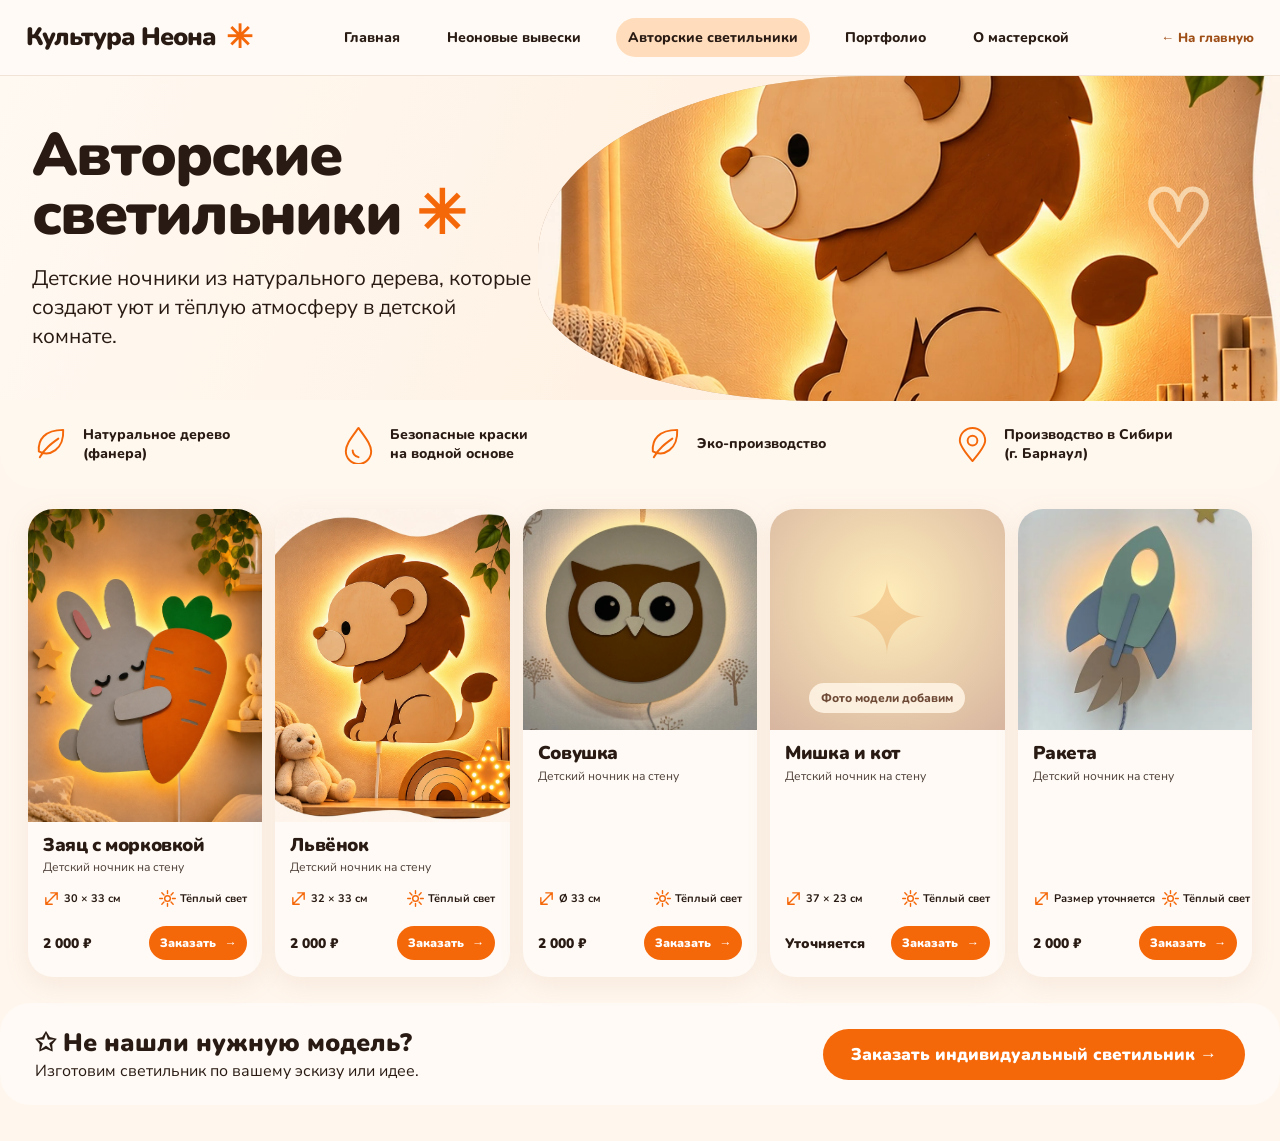
==== lamps.html @ 47aba984 "Match lion product card image edges and aspect ratio to rabbit card" ====
<!doctype html><html lang="ru"><head><meta charset="utf-8"><meta name="viewport" content="width=device-width,initial-scale=1"><title>Авторские светильники — Культура Неона</title><meta name="description" content="Авторские деревянные светильники и детские ночники мастерской Культура Неона. Сделано в Сибири, г. Барнаул."><style>
@import url('https://fonts.googleapis.com/css2?family=Nunito:wght@400;600;700;800;900&family=Nunito+Sans:wght@400;600;700;800&display=swap');
:root{--orange:#f5680a;--ink:#291b14;--muted:#66534a}*{box-sizing:border-box}body{margin:0;color:var(--ink);background:#fff6ed;font-family:'Nunito Sans',sans-serif}a{color:inherit;text-decoration:none}button{font:inherit;cursor:pointer}button:focus-visible,a:focus-visible{outline:3px solid #9a4c17;outline-offset:4px}
header{height:76px;background:#fffaf5;display:flex;align-items:center;justify-content:space-between;gap:24px;padding:0 max(26px,calc((100vw - 1390px)/2));border-bottom:1px solid #f1e3d5}.brand{font:900 25px/1 'Nunito',sans-serif;letter-spacing:-1px;display:flex;align-items:center;gap:10px}.rays{color:var(--orange);font-size:32px}nav{display:flex;gap:23px;align-items:center;font:800 14px 'Nunito',sans-serif}nav a{padding:10px 12px;border-radius:40px}nav .active{background:#ffddbc}.back{font:800 13px 'Nunito',sans-serif;color:#9e4e17}
.hero{max-width:1500px;margin:auto;min-height:300px;display:grid;grid-template-columns:42% 58%;align-items:center;background:linear-gradient(110deg,#fff9f2,#ffebd8);overflow:hidden}.hero-copy{padding:36px 0 36px max(32px,calc((100vw - 1390px)/2));z-index:1}.hero h1{font:900 clamp(37px,4.7vw,67px)/.98 'Nunito',sans-serif;letter-spacing:-2px;margin:0 0 20px}.hero p{font-size:clamp(15px,1.7vw,21px);line-height:1.38;margin:0;max-width:510px}.hero-visual{height:325px;position:relative;overflow:hidden;border-radius:45% 0 0 38%/55% 0 0 35%;background:radial-gradient(circle at 55% 45%,#ffe1a2,#c9a58d 70%)}.hero-visual:before{content:"";position:absolute;inset:0;background:url('lion-nursery.webp') center/cover no-repeat}.hero-visual:after{content:"♡";position:absolute;right:9%;top:28%;font:900 80px 'Nunito',sans-serif;color:#fff1d4a8}
.benefits{max-width:1450px;margin:-1px auto 12px;padding:25px 32px;display:grid;grid-template-columns:repeat(4,minmax(0,1fr));gap:12px;background:#fff8ef;border-radius:0 0 35px 35px}.benefit{display:flex;gap:12px;align-items:center;font:800 14px/1.35 'Nunito',sans-serif}.benefit svg{width:39px;height:39px;flex:none;stroke:var(--orange);stroke-width:2;fill:none;stroke-linecap:round;stroke-linejoin:round}
.catalog{max-width:1490px;margin:auto;padding:8px 28px 22px}.catalog-grid{display:grid;grid-template-columns:repeat(5,minmax(0,1fr));gap:13px}.product{background:#fffaf5;border-radius:25px;box-shadow:0 7px 24px #bd8c6820;overflow:hidden;display:flex;flex-direction:column;min-width:0}.product-image{aspect-ratio:1.06;background:radial-gradient(circle at 50% 40%,#ffedba,#d7b5a0);position:relative;overflow:hidden}.product-image img{width:100%;height:100%;object-fit:cover;display:block}.rabbit-image,.lion-image{aspect-ratio:1086/1448;background:#c89470}.rabbit-image img{object-fit:cover;object-position:center;transform:none}.product-image.placeholder{display:flex;align-items:center;justify-content:center}.product-image.placeholder:before{content:"✦";font-size:100px;color:#e9a45e66}.product-image.placeholder:after{content:"Фото модели добавим";position:absolute;bottom:17px;font:800 12px 'Nunito',sans-serif;color:#6d4936;background:#fff5e6dd;padding:7px 12px;border-radius:30px}.product-body{padding:13px 15px 17px;display:flex;flex-direction:column;flex:1}.product h2{font:900 clamp(16px,1.45vw,21px)/1.12 'Nunito',sans-serif;margin:0 0 4px;letter-spacing:-.4px}.subtitle{font-size:12px;color:#4e4039;margin:0 0 15px}.specs{display:flex;align-items:center;justify-content:space-between;gap:7px;white-space:nowrap;font:700 clamp(10px,.86vw,12px) 'Nunito',sans-serif;margin-top:auto}.spec{display:inline-flex;gap:4px;align-items:center}.spec svg{width:17px;height:17px;stroke:var(--orange);fill:none;stroke-width:2;stroke-linecap:round;stroke-linejoin:round;flex:none}.buy{display:grid;grid-template-columns:minmax(0,1fr) auto;align-items:center;gap:7px;margin-top:19px;min-width:0}.price{font:900 clamp(11px,1.08vw,17px) 'Nunito',sans-serif;white-space:nowrap;min-width:0}.order{border:0;border-radius:40px;background:var(--orange);color:white;font:900 clamp(11px,.95vw,14px) 'Nunito',sans-serif;padding:9px 11px;white-space:nowrap;min-width:0}.order:hover,.cta button:hover{background:#df4f00}.order span{padding-left:5px}
.cta{max-width:1434px;margin:4px auto 36px;padding:23px 35px;display:flex;align-items:center;justify-content:space-between;gap:25px;background:#fffaf5;border-radius:30px}.cta strong{font:900 25px 'Nunito',sans-serif}.cta p{margin:0;font-size:16px}.cta button{background:var(--orange);border:0;border-radius:40px;color:white;font:900 17px 'Nunito',sans-serif;padding:14px 28px}
dialog{border:0;border-radius:24px;max-width:min(94vw,490px);width:100%;padding:28px;background:#fff9f1;box-shadow:0 22px 80px #35201555}dialog::backdrop{background:#2b1a17a8}dialog h2{font:900 25px 'Nunito',sans-serif;margin:0 0 12px}dialog p{line-height:1.5}dialog label{display:block;font-weight:800;margin:14px 0 6px}dialog input,dialog textarea{width:100%;border:1px solid #d9bda6;border-radius:12px;padding:11px;font:inherit;background:white}dialog textarea{min-height:80px}dialog .actions{display:flex;gap:10px;flex-wrap:wrap;margin-top:20px}dialog button{border:0;border-radius:30px;padding:11px 17px;background:var(--orange);color:white;font-weight:800}dialog .close{background:#e8d7c8;color:#37251a}#status{font-size:13px;color:#70503e}
@media(max-width:1180px){.catalog-grid{grid-template-columns:repeat(3,minmax(0,1fr))}.specs{font-size:12px}.price{font-size:18px}.order{font-size:14px}nav{gap:6px}}@media(max-width:800px){header{padding:14px 20px;height:auto;flex-wrap:wrap}.brand{font-size:22px}nav{order:3;width:100%;overflow:auto}.hero{grid-template-columns:1fr}.hero-copy{padding:35px 22px}.hero-visual{height:260px;border-radius:35px 35px 0 0}.benefits{grid-template-columns:repeat(2,minmax(0,1fr));padding:20px}.catalog-grid{grid-template-columns:repeat(2,minmax(0,1fr))}.cta{margin:8px 18px 26px;flex-direction:column;align-items:flex-start}}@media(max-width:480px){.catalog{padding:8px 12px 20px}.catalog-grid{gap:10px}.product-body{padding:11px 10px 13px}.product h2{font-size:15px}.subtitle{font-size:11px}.specs{flex-direction:column;align-items:flex-start;gap:4px;font-size:11px}.buy{grid-template-columns:1fr;gap:8px;margin-top:12px}.price{font-size:16px}.order{font-size:13px;width:100%}.benefit{font-size:12px}.benefit svg{width:30px;height:30px}.hero h1{font-size:43px}.cta strong{font-size:22px}}
</style></head><body>
<header><a class="brand" href="index.html">Культура Неона <span class="rays">✳</span></a><nav aria-label="Навигация"><a href="index.html">Главная</a><a href="index.html#custom-neon">Неоновые вывески</a><a class="active" href="lamps.html" aria-current="page">Авторские светильники</a><a href="index.html#portfolio">Портфолио</a><a href="index.html#about">О мастерской</a></nav><a class="back" href="index.html">← На главную</a></header>
<main><section class="hero"><div class="hero-copy"><h1>Авторские<br>светильники <span style="color:var(--orange)">✳</span></h1><p>Детские ночники из натурального дерева, которые создают уют и тёплую атмосферу в детской комнате.</p></div><div class="hero-visual" role="img" aria-label="Деревянный светильник львёнок в уютной детской"></div></section>
<section class="benefits" aria-label="Преимущества"><div class="benefit"><svg viewBox="0 0 40 40"><path d="M32 5C13 5 6 15 7 27C18 33 33 25 32 5Z M8 33C13 24 20 19 27 14"/></svg><span>Натуральное дерево<br>(фанера)</span></div><div class="benefit"><svg viewBox="0 0 40 40"><path d="M20 3C12 14 7 20 7 27A13 13 0 0 0 33 27C33 20 27 13 20 3Z M14 26C14 30 16 32 20 33"/></svg><span>Безопасные краски<br>на водной основе</span></div><div class="benefit"><svg viewBox="0 0 40 40"><path d="M32 5C13 5 6 15 7 27C18 33 33 25 32 5Z M8 33C13 24 20 19 27 14"/></svg><span>Эко-производство</span></div><div class="benefit"><svg viewBox="0 0 40 40"><path d="M20 37S7 22 7 16a13 13 0 0 1 26 0c0 6-13 21-13 21Z"/><circle cx="20" cy="16" r="5"/></svg><span>Производство в Сибири<br>(г. Барнаул)</span></div></section>
<section class="catalog" aria-label="Каталог светильников"><div class="catalog-grid">
<article class="product"><div class="product-image rabbit-image"><img src="rabbit-carrot-catalog.webp" alt="Настоящий светильник Заяц с морковкой" loading="lazy"></div><div class="product-body"><h2>Заяц с морковкой</h2><p class="subtitle">Детский ночник на стену</p><div class="specs"><span class="spec"><svg viewBox="0 0 24 24"><path d="M4 20L20 4M11 4h9v9M4 11v9h9"/></svg>30 × 33 см</span><span class="spec"><svg viewBox="0 0 24 24"><circle cx="12" cy="12" r="4"/><path d="M12 1v4M12 19v4M1 12h4M19 12h4M4 4l3 3M17 17l3 3M20 4l-3 3M7 17l-3 3"/></svg>Тёплый свет</span></div><div class="buy"><span class="price">2 000 ₽</span><button class="order" data-product="Заяц с морковкой">Заказать <span>→</span></button></div></div></article>
<article class="product"><div class="product-image lion-image"><img src="lion-nursery.webp" alt="Светильник Львёнок в детской" loading="lazy"></div><div class="product-body"><h2>Львёнок</h2><p class="subtitle">Детский ночник на стену</p><div class="specs"><span class="spec"><svg viewBox="0 0 24 24"><path d="M4 20L20 4M11 4h9v9M4 11v9h9"/></svg>32 × 33 см</span><span class="spec"><svg viewBox="0 0 24 24"><circle cx="12" cy="12" r="4"/><path d="M12 1v4M12 19v4M1 12h4M19 12h4M4 4l3 3M17 17l3 3M20 4l-3 3M7 17l-3 3"/></svg>Тёплый свет</span></div><div class="buy"><span class="price">2 000 ₽</span><button class="order" data-product="Львёнок">Заказать <span>→</span></button></div></div></article>
<article class="product"><div class="product-image"><img src="owl-real-card.webp" alt="Деревянный светильник Совушка" loading="lazy"></div><div class="product-body"><h2>Совушка</h2><p class="subtitle">Детский ночник на стену</p><div class="specs"><span class="spec"><svg viewBox="0 0 24 24"><path d="M4 20L20 4M11 4h9v9M4 11v9h9"/></svg>Ø 33 см</span><span class="spec"><svg viewBox="0 0 24 24"><circle cx="12" cy="12" r="4"/><path d="M12 1v4M12 19v4M1 12h4M19 12h4M4 4l3 3M17 17l3 3M20 4l-3 3M7 17l-3 3"/></svg>Тёплый свет</span></div><div class="buy"><span class="price">2 000 ₽</span><button class="order" data-product="Совушка">Заказать <span>→</span></button></div></div></article>
<article class="product"><div class="product-image placeholder"></div><div class="product-body"><h2>Мишка и кот</h2><p class="subtitle">Детский ночник на стену</p><div class="specs"><span class="spec"><svg viewBox="0 0 24 24"><path d="M4 20L20 4M11 4h9v9M4 11v9h9"/></svg>37 × 23 см</span><span class="spec"><svg viewBox="0 0 24 24"><circle cx="12" cy="12" r="4"/><path d="M12 1v4M12 19v4M1 12h4M19 12h4M4 4l3 3M17 17l3 3M20 4l-3 3M7 17l-3 3"/></svg>Тёплый свет</span></div><div class="buy"><span class="price">Уточняется</span><button class="order" data-product="Мишка и кот">Заказать <span>→</span></button></div></div></article>
<article class="product"><div class="product-image"><img src="rocket-lamp.webp" alt="Настоящий светильник Ракета" loading="lazy"></div><div class="product-body"><h2>Ракета</h2><p class="subtitle">Детский ночник на стену</p><div class="specs"><span class="spec"><svg viewBox="0 0 24 24"><path d="M4 20L20 4M11 4h9v9M4 11v9h9"/></svg>Размер уточняется</span><span class="spec"><svg viewBox="0 0 24 24"><circle cx="12" cy="12" r="4"/><path d="M12 1v4M12 19v4M1 12h4M19 12h4M4 4l3 3M17 17l3 3M20 4l-3 3M7 17l-3 3"/></svg>Тёплый свет</span></div><div class="buy"><span class="price">2 000 ₽</span><button class="order" data-product="Ракета">Заказать <span>→</span></button></div></div></article>
</div></section><section class="cta"><div><strong>✩ Не нашли нужную модель?</strong><p>Изготовим светильник по вашему эскизу или идее.</p></div><button id="custom">Заказать индивидуальный светильник →</button></section></main>
<dialog id="order-dialog" aria-labelledby="dialog-title"><h2 id="dialog-title">Заявка на светильник</h2><p>Оставь пожелания — мы подготовим текст заявки, который можно скопировать и отправить мастерской.</p><label for="model">Модель</label><input id="model" readonly><label for="details">Пожелания</label><textarea id="details" placeholder="Количество, цвет, особенности..."></textarea><label for="contact">Контакт для ответа (необязательно)</label><input id="contact" placeholder="Телефон или мессенджер"><div class="actions"><button id="copy">Скопировать заявку</button><button class="close" id="close">Закрыть</button></div><p id="status" role="status"></p></dialog>
<script>const dialog=document.getElementById('order-dialog'),model=document.getElementById('model'),status=document.getElementById('status');document.querySelectorAll('[data-product]').forEach(b=>b.addEventListener('click',()=>{model.value=b.dataset.product;status.textContent='';dialog.showModal()}));document.getElementById('custom').addEventListener('click',()=>{model.value='Индивидуальный светильник';status.textContent='';dialog.showModal()});document.getElementById('close').addEventListener('click',()=>dialog.close());dialog.addEventListener('click',e=>{if(e.target===dialog)dialog.close()});document.getElementById('copy').addEventListener('click',async()=>{const msg='Здравствуйте! Хочу заказать светильник «'+model.value+'».\nПожелания: '+(document.getElementById('details').value||'обсудим')+'\nКонтакт: '+(document.getElementById('contact').value||'не указан');try{await navigator.clipboard.writeText(msg);status.textContent='Заявка скопирована. Отправьте её мастерской удобным способом.'}catch(e){status.textContent='Не удалось скопировать автоматически. Выделите текст и скопируйте вручную.'}});</script></body></html>
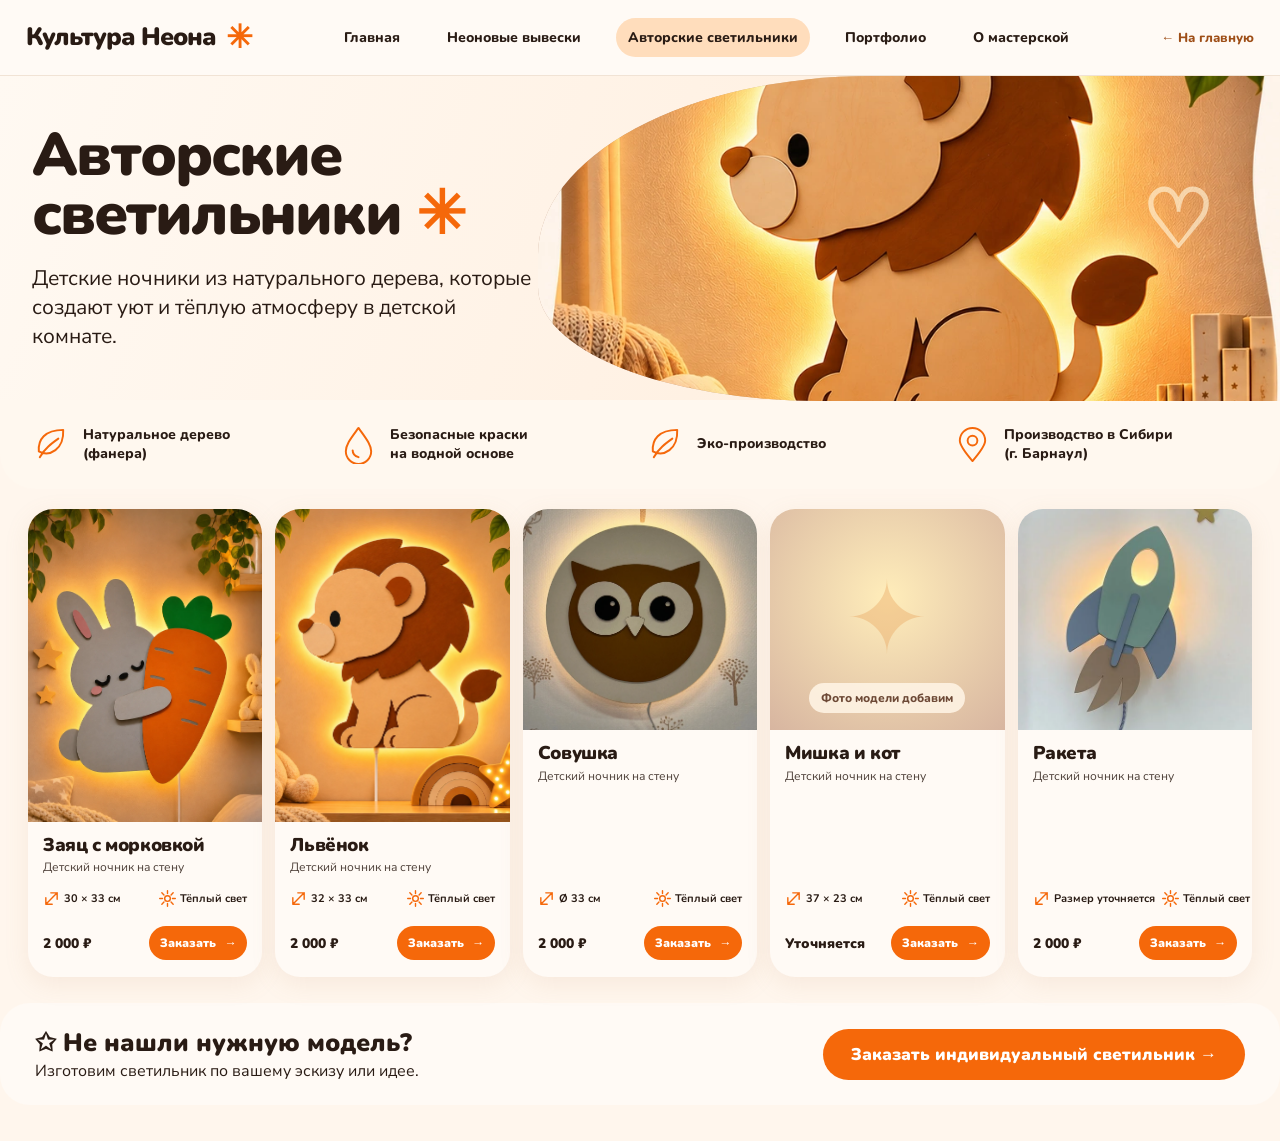
==== commit 6a69f4cc: "Use newly uploaded straight-edged lion catalog photo" ====
--- a/lamps.html
+++ b/lamps.html
@@ -14,7 +14,7 @@
 <section class="benefits" aria-label="Преимущества"><div class="benefit"><svg viewBox="0 0 40 40"><path d="M32 5C13 5 6 15 7 27C18 33 33 25 32 5Z M8 33C13 24 20 19 27 14"/></svg><span>Натуральное дерево<br>(фанера)</span></div><div class="benefit"><svg viewBox="0 0 40 40"><path d="M20 3C12 14 7 20 7 27A13 13 0 0 0 33 27C33 20 27 13 20 3Z M14 26C14 30 16 32 20 33"/></svg><span>Безопасные краски<br>на водной основе</span></div><div class="benefit"><svg viewBox="0 0 40 40"><path d="M32 5C13 5 6 15 7 27C18 33 33 25 32 5Z M8 33C13 24 20 19 27 14"/></svg><span>Эко-производство</span></div><div class="benefit"><svg viewBox="0 0 40 40"><path d="M20 37S7 22 7 16a13 13 0 0 1 26 0c0 6-13 21-13 21Z"/><circle cx="20" cy="16" r="5"/></svg><span>Производство в Сибири<br>(г. Барнаул)</span></div></section>
 <section class="catalog" aria-label="Каталог светильников"><div class="catalog-grid">
 <article class="product"><div class="product-image rabbit-image"><img src="rabbit-carrot-catalog.webp" alt="Настоящий светильник Заяц с морковкой" loading="lazy"></div><div class="product-body"><h2>Заяц с морковкой</h2><p class="subtitle">Детский ночник на стену</p><div class="specs"><span class="spec"><svg viewBox="0 0 24 24"><path d="M4 20L20 4M11 4h9v9M4 11v9h9"/></svg>30 × 33 см</span><span class="spec"><svg viewBox="0 0 24 24"><circle cx="12" cy="12" r="4"/><path d="M12 1v4M12 19v4M1 12h4M19 12h4M4 4l3 3M17 17l3 3M20 4l-3 3M7 17l-3 3"/></svg>Тёплый свет</span></div><div class="buy"><span class="price">2 000 ₽</span><button class="order" data-product="Заяц с морковкой">Заказать <span>→</span></button></div></div></article>
-<article class="product"><div class="product-image lion-image"><img src="lion-nursery.webp" alt="Светильник Львёнок в детской" loading="lazy"></div><div class="product-body"><h2>Львёнок</h2><p class="subtitle">Детский ночник на стену</p><div class="specs"><span class="spec"><svg viewBox="0 0 24 24"><path d="M4 20L20 4M11 4h9v9M4 11v9h9"/></svg>32 × 33 см</span><span class="spec"><svg viewBox="0 0 24 24"><circle cx="12" cy="12" r="4"/><path d="M12 1v4M12 19v4M1 12h4M19 12h4M4 4l3 3M17 17l3 3M20 4l-3 3M7 17l-3 3"/></svg>Тёплый свет</span></div><div class="buy"><span class="price">2 000 ₽</span><button class="order" data-product="Львёнок">Заказать <span>→</span></button></div></div></article>
+<article class="product"><div class="product-image lion-image"><img src="lion-catalog-new.webp" alt="Светильник Львёнок в детской" loading="lazy"></div><div class="product-body"><h2>Львёнок</h2><p class="subtitle">Детский ночник на стену</p><div class="specs"><span class="spec"><svg viewBox="0 0 24 24"><path d="M4 20L20 4M11 4h9v9M4 11v9h9"/></svg>32 × 33 см</span><span class="spec"><svg viewBox="0 0 24 24"><circle cx="12" cy="12" r="4"/><path d="M12 1v4M12 19v4M1 12h4M19 12h4M4 4l3 3M17 17l3 3M20 4l-3 3M7 17l-3 3"/></svg>Тёплый свет</span></div><div class="buy"><span class="price">2 000 ₽</span><button class="order" data-product="Львёнок">Заказать <span>→</span></button></div></div></article>
 <article class="product"><div class="product-image"><img src="owl-real-card.webp" alt="Деревянный светильник Совушка" loading="lazy"></div><div class="product-body"><h2>Совушка</h2><p class="subtitle">Детский ночник на стену</p><div class="specs"><span class="spec"><svg viewBox="0 0 24 24"><path d="M4 20L20 4M11 4h9v9M4 11v9h9"/></svg>Ø 33 см</span><span class="spec"><svg viewBox="0 0 24 24"><circle cx="12" cy="12" r="4"/><path d="M12 1v4M12 19v4M1 12h4M19 12h4M4 4l3 3M17 17l3 3M20 4l-3 3M7 17l-3 3"/></svg>Тёплый свет</span></div><div class="buy"><span class="price">2 000 ₽</span><button class="order" data-product="Совушка">Заказать <span>→</span></button></div></div></article>
 <article class="product"><div class="product-image placeholder"></div><div class="product-body"><h2>Мишка и кот</h2><p class="subtitle">Детский ночник на стену</p><div class="specs"><span class="spec"><svg viewBox="0 0 24 24"><path d="M4 20L20 4M11 4h9v9M4 11v9h9"/></svg>37 × 23 см</span><span class="spec"><svg viewBox="0 0 24 24"><circle cx="12" cy="12" r="4"/><path d="M12 1v4M12 19v4M1 12h4M19 12h4M4 4l3 3M17 17l3 3M20 4l-3 3M7 17l-3 3"/></svg>Тёплый свет</span></div><div class="buy"><span class="price">Уточняется</span><button class="order" data-product="Мишка и кот">Заказать <span>→</span></button></div></div></article>
 <article class="product"><div class="product-image"><img src="rocket-lamp.webp" alt="Настоящий светильник Ракета" loading="lazy"></div><div class="product-body"><h2>Ракета</h2><p class="subtitle">Детский ночник на стену</p><div class="specs"><span class="spec"><svg viewBox="0 0 24 24"><path d="M4 20L20 4M11 4h9v9M4 11v9h9"/></svg>Размер уточняется</span><span class="spec"><svg viewBox="0 0 24 24"><circle cx="12" cy="12" r="4"/><path d="M12 1v4M12 19v4M1 12h4M19 12h4M4 4l3 3M17 17l3 3M20 4l-3 3M7 17l-3 3"/></svg>Тёплый свет</span></div><div class="buy"><span class="price">2 000 ₽</span><button class="order" data-product="Ракета">Заказать <span>→</span></button></div></div></article>
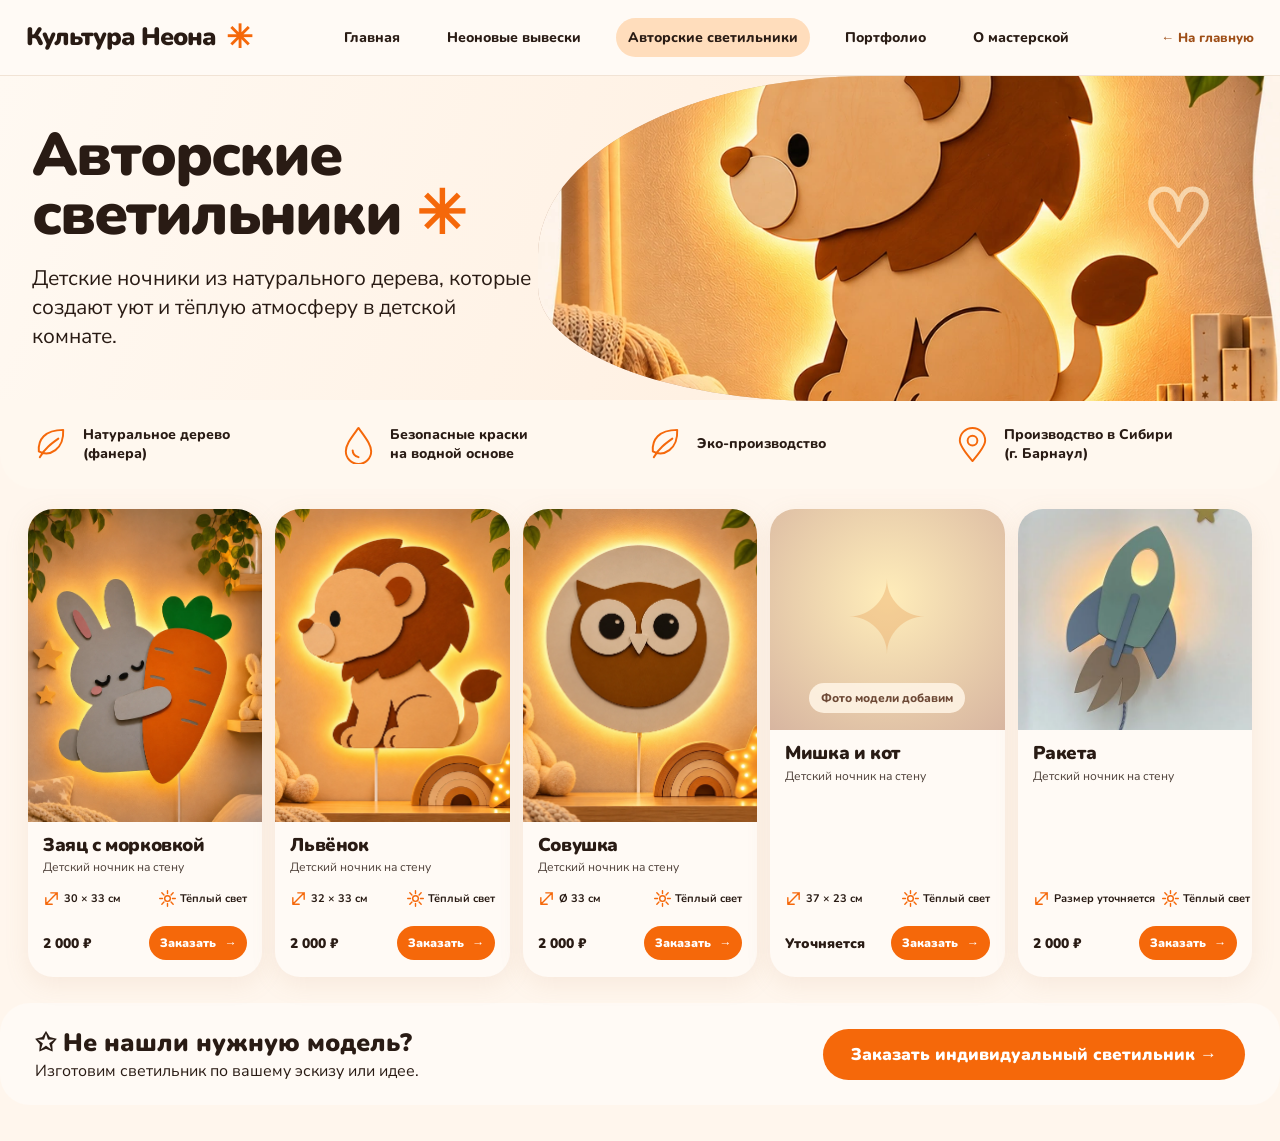
==== commit bccf078e: "Use approved owl catalog photo and align card dimensions" ====
--- a/lamps.html
+++ b/lamps.html
@@ -4,7 +4,7 @@
 header{height:76px;background:#fffaf5;display:flex;align-items:center;justify-content:space-between;gap:24px;padding:0 max(26px,calc((100vw - 1390px)/2));border-bottom:1px solid #f1e3d5}.brand{font:900 25px/1 'Nunito',sans-serif;letter-spacing:-1px;display:flex;align-items:center;gap:10px}.rays{color:var(--orange);font-size:32px}nav{display:flex;gap:23px;align-items:center;font:800 14px 'Nunito',sans-serif}nav a{padding:10px 12px;border-radius:40px}nav .active{background:#ffddbc}.back{font:800 13px 'Nunito',sans-serif;color:#9e4e17}
 .hero{max-width:1500px;margin:auto;min-height:300px;display:grid;grid-template-columns:42% 58%;align-items:center;background:linear-gradient(110deg,#fff9f2,#ffebd8);overflow:hidden}.hero-copy{padding:36px 0 36px max(32px,calc((100vw - 1390px)/2));z-index:1}.hero h1{font:900 clamp(37px,4.7vw,67px)/.98 'Nunito',sans-serif;letter-spacing:-2px;margin:0 0 20px}.hero p{font-size:clamp(15px,1.7vw,21px);line-height:1.38;margin:0;max-width:510px}.hero-visual{height:325px;position:relative;overflow:hidden;border-radius:45% 0 0 38%/55% 0 0 35%;background:radial-gradient(circle at 55% 45%,#ffe1a2,#c9a58d 70%)}.hero-visual:before{content:"";position:absolute;inset:0;background:url('lion-nursery.webp') center/cover no-repeat}.hero-visual:after{content:"♡";position:absolute;right:9%;top:28%;font:900 80px 'Nunito',sans-serif;color:#fff1d4a8}
 .benefits{max-width:1450px;margin:-1px auto 12px;padding:25px 32px;display:grid;grid-template-columns:repeat(4,minmax(0,1fr));gap:12px;background:#fff8ef;border-radius:0 0 35px 35px}.benefit{display:flex;gap:12px;align-items:center;font:800 14px/1.35 'Nunito',sans-serif}.benefit svg{width:39px;height:39px;flex:none;stroke:var(--orange);stroke-width:2;fill:none;stroke-linecap:round;stroke-linejoin:round}
-.catalog{max-width:1490px;margin:auto;padding:8px 28px 22px}.catalog-grid{display:grid;grid-template-columns:repeat(5,minmax(0,1fr));gap:13px}.product{background:#fffaf5;border-radius:25px;box-shadow:0 7px 24px #bd8c6820;overflow:hidden;display:flex;flex-direction:column;min-width:0}.product-image{aspect-ratio:1.06;background:radial-gradient(circle at 50% 40%,#ffedba,#d7b5a0);position:relative;overflow:hidden}.product-image img{width:100%;height:100%;object-fit:cover;display:block}.rabbit-image,.lion-image{aspect-ratio:1086/1448;background:#c89470}.rabbit-image img{object-fit:cover;object-position:center;transform:none}.product-image.placeholder{display:flex;align-items:center;justify-content:center}.product-image.placeholder:before{content:"✦";font-size:100px;color:#e9a45e66}.product-image.placeholder:after{content:"Фото модели добавим";position:absolute;bottom:17px;font:800 12px 'Nunito',sans-serif;color:#6d4936;background:#fff5e6dd;padding:7px 12px;border-radius:30px}.product-body{padding:13px 15px 17px;display:flex;flex-direction:column;flex:1}.product h2{font:900 clamp(16px,1.45vw,21px)/1.12 'Nunito',sans-serif;margin:0 0 4px;letter-spacing:-.4px}.subtitle{font-size:12px;color:#4e4039;margin:0 0 15px}.specs{display:flex;align-items:center;justify-content:space-between;gap:7px;white-space:nowrap;font:700 clamp(10px,.86vw,12px) 'Nunito',sans-serif;margin-top:auto}.spec{display:inline-flex;gap:4px;align-items:center}.spec svg{width:17px;height:17px;stroke:var(--orange);fill:none;stroke-width:2;stroke-linecap:round;stroke-linejoin:round;flex:none}.buy{display:grid;grid-template-columns:minmax(0,1fr) auto;align-items:center;gap:7px;margin-top:19px;min-width:0}.price{font:900 clamp(11px,1.08vw,17px) 'Nunito',sans-serif;white-space:nowrap;min-width:0}.order{border:0;border-radius:40px;background:var(--orange);color:white;font:900 clamp(11px,.95vw,14px) 'Nunito',sans-serif;padding:9px 11px;white-space:nowrap;min-width:0}.order:hover,.cta button:hover{background:#df4f00}.order span{padding-left:5px}
+.catalog{max-width:1490px;margin:auto;padding:8px 28px 22px}.catalog-grid{display:grid;grid-template-columns:repeat(5,minmax(0,1fr));gap:13px}.product{background:#fffaf5;border-radius:25px;box-shadow:0 7px 24px #bd8c6820;overflow:hidden;display:flex;flex-direction:column;min-width:0}.product-image{aspect-ratio:1.06;background:radial-gradient(circle at 50% 40%,#ffedba,#d7b5a0);position:relative;overflow:hidden}.product-image img{width:100%;height:100%;object-fit:cover;display:block}.rabbit-image,.lion-image,.owl-image{aspect-ratio:1086/1448;background:#c89470}.rabbit-image img{object-fit:cover;object-position:center;transform:none}.product-image.placeholder{display:flex;align-items:center;justify-content:center}.product-image.placeholder:before{content:"✦";font-size:100px;color:#e9a45e66}.product-image.placeholder:after{content:"Фото модели добавим";position:absolute;bottom:17px;font:800 12px 'Nunito',sans-serif;color:#6d4936;background:#fff5e6dd;padding:7px 12px;border-radius:30px}.product-body{padding:13px 15px 17px;display:flex;flex-direction:column;flex:1}.product h2{font:900 clamp(16px,1.45vw,21px)/1.12 'Nunito',sans-serif;margin:0 0 4px;letter-spacing:-.4px}.subtitle{font-size:12px;color:#4e4039;margin:0 0 15px}.specs{display:flex;align-items:center;justify-content:space-between;gap:7px;white-space:nowrap;font:700 clamp(10px,.86vw,12px) 'Nunito',sans-serif;margin-top:auto}.spec{display:inline-flex;gap:4px;align-items:center}.spec svg{width:17px;height:17px;stroke:var(--orange);fill:none;stroke-width:2;stroke-linecap:round;stroke-linejoin:round;flex:none}.buy{display:grid;grid-template-columns:minmax(0,1fr) auto;align-items:center;gap:7px;margin-top:19px;min-width:0}.price{font:900 clamp(11px,1.08vw,17px) 'Nunito',sans-serif;white-space:nowrap;min-width:0}.order{border:0;border-radius:40px;background:var(--orange);color:white;font:900 clamp(11px,.95vw,14px) 'Nunito',sans-serif;padding:9px 11px;white-space:nowrap;min-width:0}.order:hover,.cta button:hover{background:#df4f00}.order span{padding-left:5px}
 .cta{max-width:1434px;margin:4px auto 36px;padding:23px 35px;display:flex;align-items:center;justify-content:space-between;gap:25px;background:#fffaf5;border-radius:30px}.cta strong{font:900 25px 'Nunito',sans-serif}.cta p{margin:0;font-size:16px}.cta button{background:var(--orange);border:0;border-radius:40px;color:white;font:900 17px 'Nunito',sans-serif;padding:14px 28px}
 dialog{border:0;border-radius:24px;max-width:min(94vw,490px);width:100%;padding:28px;background:#fff9f1;box-shadow:0 22px 80px #35201555}dialog::backdrop{background:#2b1a17a8}dialog h2{font:900 25px 'Nunito',sans-serif;margin:0 0 12px}dialog p{line-height:1.5}dialog label{display:block;font-weight:800;margin:14px 0 6px}dialog input,dialog textarea{width:100%;border:1px solid #d9bda6;border-radius:12px;padding:11px;font:inherit;background:white}dialog textarea{min-height:80px}dialog .actions{display:flex;gap:10px;flex-wrap:wrap;margin-top:20px}dialog button{border:0;border-radius:30px;padding:11px 17px;background:var(--orange);color:white;font-weight:800}dialog .close{background:#e8d7c8;color:#37251a}#status{font-size:13px;color:#70503e}
 @media(max-width:1180px){.catalog-grid{grid-template-columns:repeat(3,minmax(0,1fr))}.specs{font-size:12px}.price{font-size:18px}.order{font-size:14px}nav{gap:6px}}@media(max-width:800px){header{padding:14px 20px;height:auto;flex-wrap:wrap}.brand{font-size:22px}nav{order:3;width:100%;overflow:auto}.hero{grid-template-columns:1fr}.hero-copy{padding:35px 22px}.hero-visual{height:260px;border-radius:35px 35px 0 0}.benefits{grid-template-columns:repeat(2,minmax(0,1fr));padding:20px}.catalog-grid{grid-template-columns:repeat(2,minmax(0,1fr))}.cta{margin:8px 18px 26px;flex-direction:column;align-items:flex-start}}@media(max-width:480px){.catalog{padding:8px 12px 20px}.catalog-grid{gap:10px}.product-body{padding:11px 10px 13px}.product h2{font-size:15px}.subtitle{font-size:11px}.specs{flex-direction:column;align-items:flex-start;gap:4px;font-size:11px}.buy{grid-template-columns:1fr;gap:8px;margin-top:12px}.price{font-size:16px}.order{font-size:13px;width:100%}.benefit{font-size:12px}.benefit svg{width:30px;height:30px}.hero h1{font-size:43px}.cta strong{font-size:22px}}
@@ -15,7 +15,7 @@
 <section class="catalog" aria-label="Каталог светильников"><div class="catalog-grid">
 <article class="product"><div class="product-image rabbit-image"><img src="rabbit-carrot-catalog.webp" alt="Настоящий светильник Заяц с морковкой" loading="lazy"></div><div class="product-body"><h2>Заяц с морковкой</h2><p class="subtitle">Детский ночник на стену</p><div class="specs"><span class="spec"><svg viewBox="0 0 24 24"><path d="M4 20L20 4M11 4h9v9M4 11v9h9"/></svg>30 × 33 см</span><span class="spec"><svg viewBox="0 0 24 24"><circle cx="12" cy="12" r="4"/><path d="M12 1v4M12 19v4M1 12h4M19 12h4M4 4l3 3M17 17l3 3M20 4l-3 3M7 17l-3 3"/></svg>Тёплый свет</span></div><div class="buy"><span class="price">2 000 ₽</span><button class="order" data-product="Заяц с морковкой">Заказать <span>→</span></button></div></div></article>
 <article class="product"><div class="product-image lion-image"><img src="lion-catalog-new.webp" alt="Светильник Львёнок в детской" loading="lazy"></div><div class="product-body"><h2>Львёнок</h2><p class="subtitle">Детский ночник на стену</p><div class="specs"><span class="spec"><svg viewBox="0 0 24 24"><path d="M4 20L20 4M11 4h9v9M4 11v9h9"/></svg>32 × 33 см</span><span class="spec"><svg viewBox="0 0 24 24"><circle cx="12" cy="12" r="4"/><path d="M12 1v4M12 19v4M1 12h4M19 12h4M4 4l3 3M17 17l3 3M20 4l-3 3M7 17l-3 3"/></svg>Тёплый свет</span></div><div class="buy"><span class="price">2 000 ₽</span><button class="order" data-product="Львёнок">Заказать <span>→</span></button></div></div></article>
-<article class="product"><div class="product-image"><img src="owl-real-card.webp" alt="Деревянный светильник Совушка" loading="lazy"></div><div class="product-body"><h2>Совушка</h2><p class="subtitle">Детский ночник на стену</p><div class="specs"><span class="spec"><svg viewBox="0 0 24 24"><path d="M4 20L20 4M11 4h9v9M4 11v9h9"/></svg>Ø 33 см</span><span class="spec"><svg viewBox="0 0 24 24"><circle cx="12" cy="12" r="4"/><path d="M12 1v4M12 19v4M1 12h4M19 12h4M4 4l3 3M17 17l3 3M20 4l-3 3M7 17l-3 3"/></svg>Тёплый свет</span></div><div class="buy"><span class="price">2 000 ₽</span><button class="order" data-product="Совушка">Заказать <span>→</span></button></div></div></article>
+<article class="product"><div class="product-image owl-image"><img src="owl-catalog-new.webp" alt="Деревянный светильник Совушка" loading="lazy"></div><div class="product-body"><h2>Совушка</h2><p class="subtitle">Детский ночник на стену</p><div class="specs"><span class="spec"><svg viewBox="0 0 24 24"><path d="M4 20L20 4M11 4h9v9M4 11v9h9"/></svg>Ø 33 см</span><span class="spec"><svg viewBox="0 0 24 24"><circle cx="12" cy="12" r="4"/><path d="M12 1v4M12 19v4M1 12h4M19 12h4M4 4l3 3M17 17l3 3M20 4l-3 3M7 17l-3 3"/></svg>Тёплый свет</span></div><div class="buy"><span class="price">2 000 ₽</span><button class="order" data-product="Совушка">Заказать <span>→</span></button></div></div></article>
 <article class="product"><div class="product-image placeholder"></div><div class="product-body"><h2>Мишка и кот</h2><p class="subtitle">Детский ночник на стену</p><div class="specs"><span class="spec"><svg viewBox="0 0 24 24"><path d="M4 20L20 4M11 4h9v9M4 11v9h9"/></svg>37 × 23 см</span><span class="spec"><svg viewBox="0 0 24 24"><circle cx="12" cy="12" r="4"/><path d="M12 1v4M12 19v4M1 12h4M19 12h4M4 4l3 3M17 17l3 3M20 4l-3 3M7 17l-3 3"/></svg>Тёплый свет</span></div><div class="buy"><span class="price">Уточняется</span><button class="order" data-product="Мишка и кот">Заказать <span>→</span></button></div></div></article>
 <article class="product"><div class="product-image"><img src="rocket-lamp.webp" alt="Настоящий светильник Ракета" loading="lazy"></div><div class="product-body"><h2>Ракета</h2><p class="subtitle">Детский ночник на стену</p><div class="specs"><span class="spec"><svg viewBox="0 0 24 24"><path d="M4 20L20 4M11 4h9v9M4 11v9h9"/></svg>Размер уточняется</span><span class="spec"><svg viewBox="0 0 24 24"><circle cx="12" cy="12" r="4"/><path d="M12 1v4M12 19v4M1 12h4M19 12h4M4 4l3 3M17 17l3 3M20 4l-3 3M7 17l-3 3"/></svg>Тёплый свет</span></div><div class="buy"><span class="price">2 000 ₽</span><button class="order" data-product="Ракета">Заказать <span>→</span></button></div></div></article>
 </div></section><section class="cta"><div><strong>✩ Не нашли нужную модель?</strong><p>Изготовим светильник по вашему эскизу или идее.</p></div><button id="custom">Заказать индивидуальный светильник →</button></section></main>
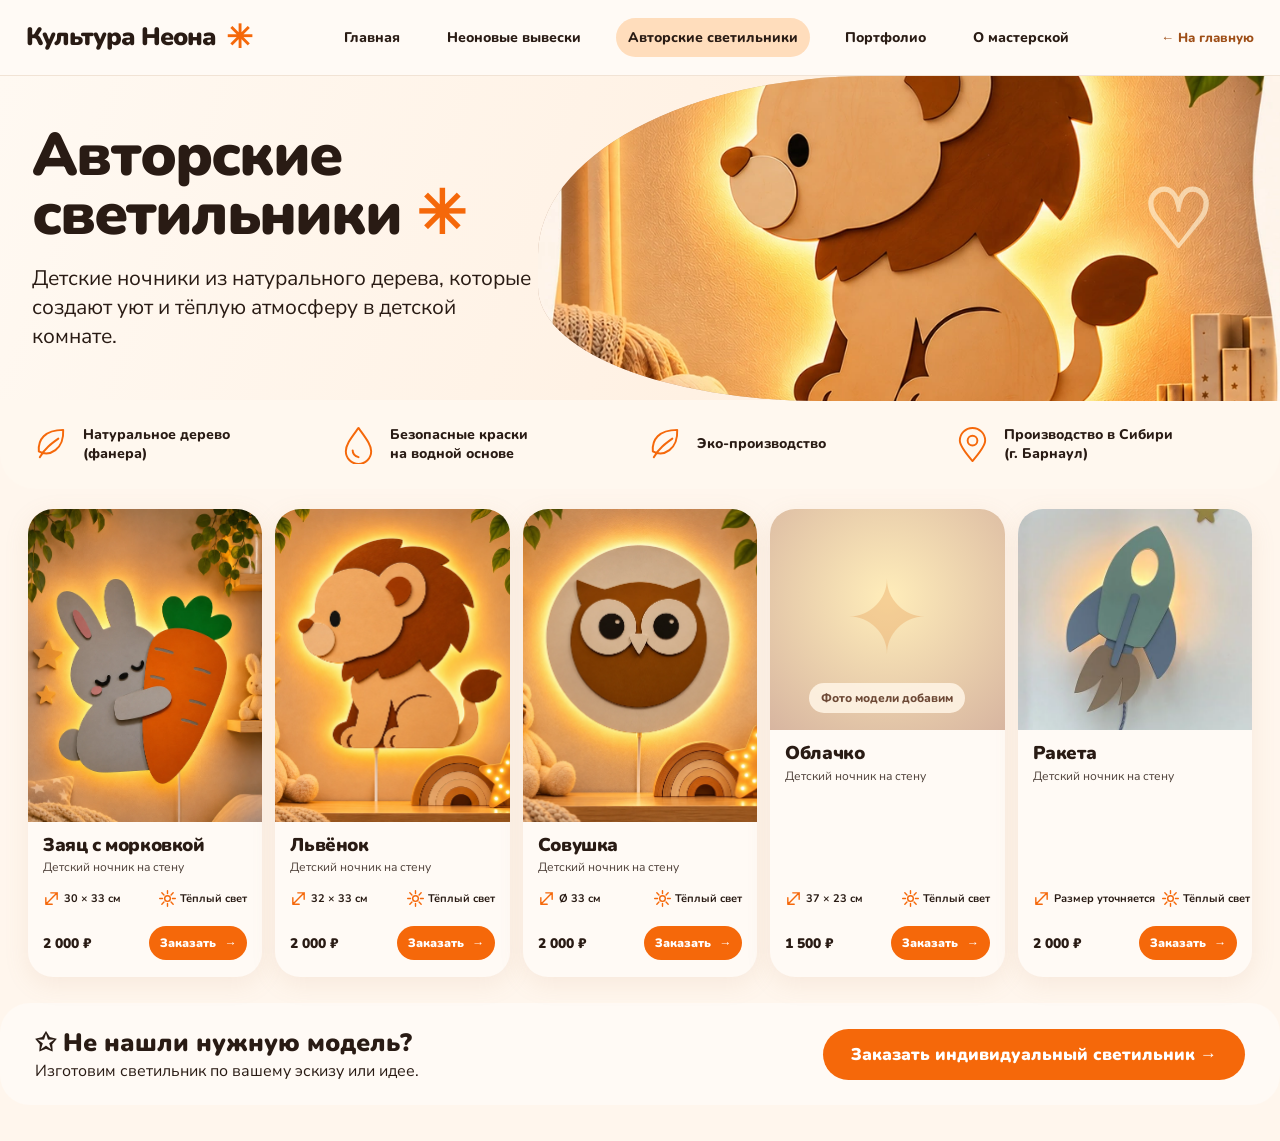
==== commit 06293bda: "Rename bear and cat card to Cloud and set 37x23 cm and 1500 RUB" ====
--- a/lamps.html
+++ b/lamps.html
@@ -16,7 +16,7 @@
 <article class="product"><div class="product-image rabbit-image"><img src="rabbit-carrot-catalog.webp" alt="Настоящий светильник Заяц с морковкой" loading="lazy"></div><div class="product-body"><h2>Заяц с морковкой</h2><p class="subtitle">Детский ночник на стену</p><div class="specs"><span class="spec"><svg viewBox="0 0 24 24"><path d="M4 20L20 4M11 4h9v9M4 11v9h9"/></svg>30 × 33 см</span><span class="spec"><svg viewBox="0 0 24 24"><circle cx="12" cy="12" r="4"/><path d="M12 1v4M12 19v4M1 12h4M19 12h4M4 4l3 3M17 17l3 3M20 4l-3 3M7 17l-3 3"/></svg>Тёплый свет</span></div><div class="buy"><span class="price">2 000 ₽</span><button class="order" data-product="Заяц с морковкой">Заказать <span>→</span></button></div></div></article>
 <article class="product"><div class="product-image lion-image"><img src="lion-catalog-new.webp" alt="Светильник Львёнок в детской" loading="lazy"></div><div class="product-body"><h2>Львёнок</h2><p class="subtitle">Детский ночник на стену</p><div class="specs"><span class="spec"><svg viewBox="0 0 24 24"><path d="M4 20L20 4M11 4h9v9M4 11v9h9"/></svg>32 × 33 см</span><span class="spec"><svg viewBox="0 0 24 24"><circle cx="12" cy="12" r="4"/><path d="M12 1v4M12 19v4M1 12h4M19 12h4M4 4l3 3M17 17l3 3M20 4l-3 3M7 17l-3 3"/></svg>Тёплый свет</span></div><div class="buy"><span class="price">2 000 ₽</span><button class="order" data-product="Львёнок">Заказать <span>→</span></button></div></div></article>
 <article class="product"><div class="product-image owl-image"><img src="owl-catalog-new.webp" alt="Деревянный светильник Совушка" loading="lazy"></div><div class="product-body"><h2>Совушка</h2><p class="subtitle">Детский ночник на стену</p><div class="specs"><span class="spec"><svg viewBox="0 0 24 24"><path d="M4 20L20 4M11 4h9v9M4 11v9h9"/></svg>Ø 33 см</span><span class="spec"><svg viewBox="0 0 24 24"><circle cx="12" cy="12" r="4"/><path d="M12 1v4M12 19v4M1 12h4M19 12h4M4 4l3 3M17 17l3 3M20 4l-3 3M7 17l-3 3"/></svg>Тёплый свет</span></div><div class="buy"><span class="price">2 000 ₽</span><button class="order" data-product="Совушка">Заказать <span>→</span></button></div></div></article>
-<article class="product"><div class="product-image placeholder"></div><div class="product-body"><h2>Мишка и кот</h2><p class="subtitle">Детский ночник на стену</p><div class="specs"><span class="spec"><svg viewBox="0 0 24 24"><path d="M4 20L20 4M11 4h9v9M4 11v9h9"/></svg>37 × 23 см</span><span class="spec"><svg viewBox="0 0 24 24"><circle cx="12" cy="12" r="4"/><path d="M12 1v4M12 19v4M1 12h4M19 12h4M4 4l3 3M17 17l3 3M20 4l-3 3M7 17l-3 3"/></svg>Тёплый свет</span></div><div class="buy"><span class="price">Уточняется</span><button class="order" data-product="Мишка и кот">Заказать <span>→</span></button></div></div></article>
+<article class="product"><div class="product-image placeholder"></div><div class="product-body"><h2>Облачко</h2><p class="subtitle">Детский ночник на стену</p><div class="specs"><span class="spec"><svg viewBox="0 0 24 24"><path d="M4 20L20 4M11 4h9v9M4 11v9h9"/></svg>37 × 23 см</span><span class="spec"><svg viewBox="0 0 24 24"><circle cx="12" cy="12" r="4"/><path d="M12 1v4M12 19v4M1 12h4M19 12h4M4 4l3 3M17 17l3 3M20 4l-3 3M7 17l-3 3"/></svg>Тёплый свет</span></div><div class="buy"><span class="price">1 500 ₽</span><button class="order" data-product="Облачко">Заказать <span>→</span></button></div></div></article>
 <article class="product"><div class="product-image"><img src="rocket-lamp.webp" alt="Настоящий светильник Ракета" loading="lazy"></div><div class="product-body"><h2>Ракета</h2><p class="subtitle">Детский ночник на стену</p><div class="specs"><span class="spec"><svg viewBox="0 0 24 24"><path d="M4 20L20 4M11 4h9v9M4 11v9h9"/></svg>Размер уточняется</span><span class="spec"><svg viewBox="0 0 24 24"><circle cx="12" cy="12" r="4"/><path d="M12 1v4M12 19v4M1 12h4M19 12h4M4 4l3 3M17 17l3 3M20 4l-3 3M7 17l-3 3"/></svg>Тёплый свет</span></div><div class="buy"><span class="price">2 000 ₽</span><button class="order" data-product="Ракета">Заказать <span>→</span></button></div></div></article>
 </div></section><section class="cta"><div><strong>✩ Не нашли нужную модель?</strong><p>Изготовим светильник по вашему эскизу или идее.</p></div><button id="custom">Заказать индивидуальный светильник →</button></section></main>
 <dialog id="order-dialog" aria-labelledby="dialog-title"><h2 id="dialog-title">Заявка на светильник</h2><p>Оставь пожелания — мы подготовим текст заявки, который можно скопировать и отправить мастерской.</p><label for="model">Модель</label><input id="model" readonly><label for="details">Пожелания</label><textarea id="details" placeholder="Количество, цвет, особенности..."></textarea><label for="contact">Контакт для ответа (необязательно)</label><input id="contact" placeholder="Телефон или мессенджер"><div class="actions"><button id="copy">Скопировать заявку</button><button class="close" id="close">Закрыть</button></div><p id="status" role="status"></p></dialog>
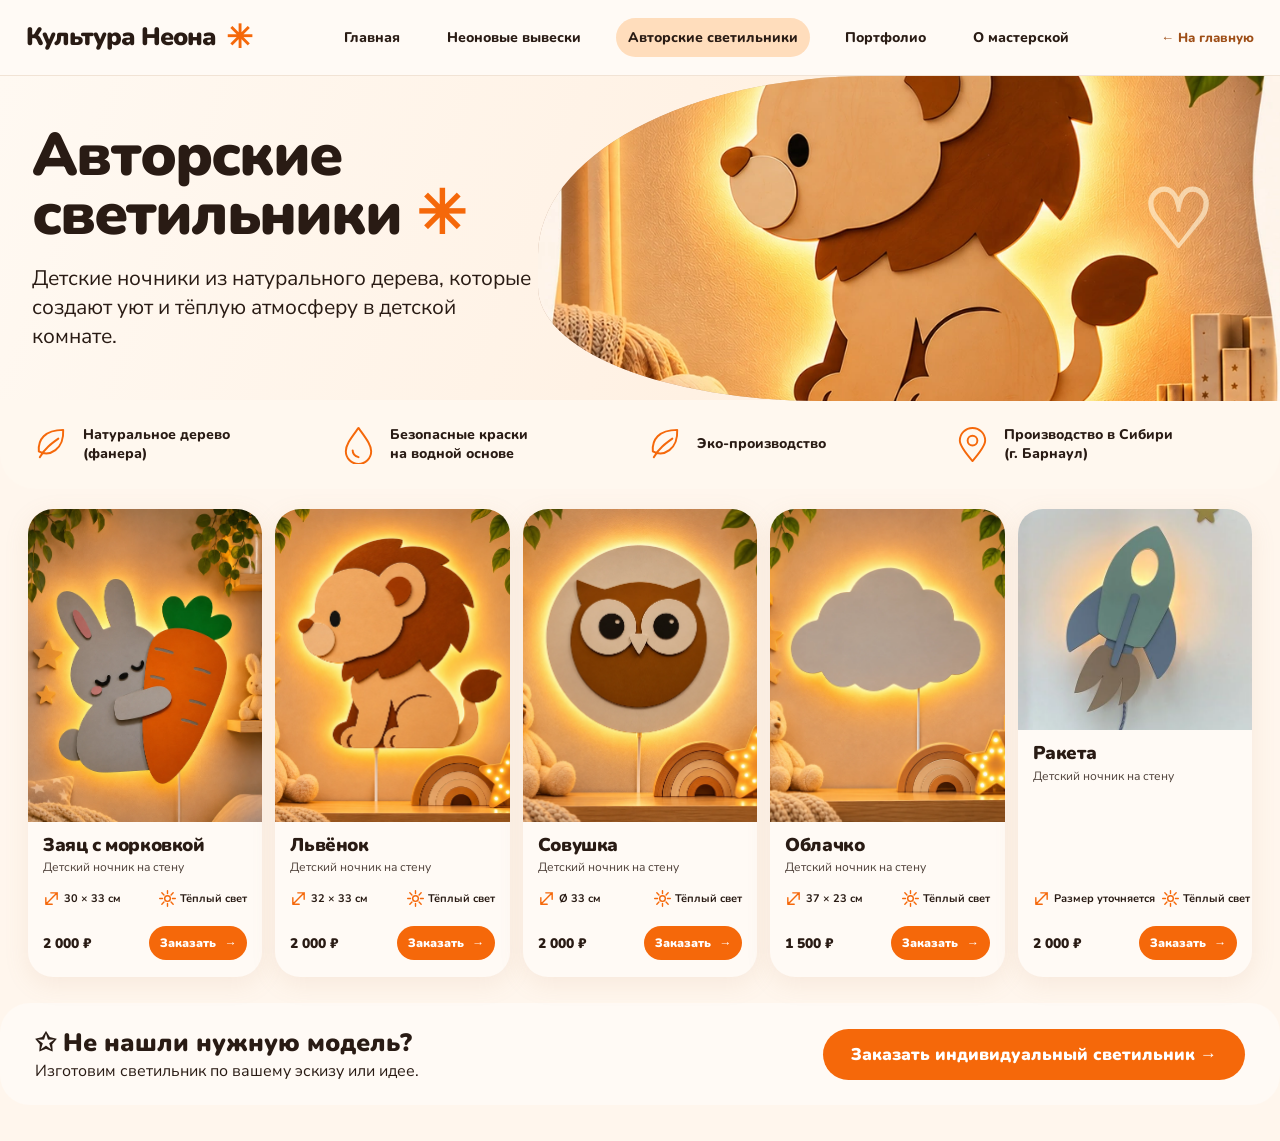
==== commit 80032d78: "Show approved cloud night light photo in catalog card" ====
--- a/lamps.html
+++ b/lamps.html
@@ -4,7 +4,7 @@
 header{height:76px;background:#fffaf5;display:flex;align-items:center;justify-content:space-between;gap:24px;padding:0 max(26px,calc((100vw - 1390px)/2));border-bottom:1px solid #f1e3d5}.brand{font:900 25px/1 'Nunito',sans-serif;letter-spacing:-1px;display:flex;align-items:center;gap:10px}.rays{color:var(--orange);font-size:32px}nav{display:flex;gap:23px;align-items:center;font:800 14px 'Nunito',sans-serif}nav a{padding:10px 12px;border-radius:40px}nav .active{background:#ffddbc}.back{font:800 13px 'Nunito',sans-serif;color:#9e4e17}
 .hero{max-width:1500px;margin:auto;min-height:300px;display:grid;grid-template-columns:42% 58%;align-items:center;background:linear-gradient(110deg,#fff9f2,#ffebd8);overflow:hidden}.hero-copy{padding:36px 0 36px max(32px,calc((100vw - 1390px)/2));z-index:1}.hero h1{font:900 clamp(37px,4.7vw,67px)/.98 'Nunito',sans-serif;letter-spacing:-2px;margin:0 0 20px}.hero p{font-size:clamp(15px,1.7vw,21px);line-height:1.38;margin:0;max-width:510px}.hero-visual{height:325px;position:relative;overflow:hidden;border-radius:45% 0 0 38%/55% 0 0 35%;background:radial-gradient(circle at 55% 45%,#ffe1a2,#c9a58d 70%)}.hero-visual:before{content:"";position:absolute;inset:0;background:url('lion-nursery.webp') center/cover no-repeat}.hero-visual:after{content:"♡";position:absolute;right:9%;top:28%;font:900 80px 'Nunito',sans-serif;color:#fff1d4a8}
 .benefits{max-width:1450px;margin:-1px auto 12px;padding:25px 32px;display:grid;grid-template-columns:repeat(4,minmax(0,1fr));gap:12px;background:#fff8ef;border-radius:0 0 35px 35px}.benefit{display:flex;gap:12px;align-items:center;font:800 14px/1.35 'Nunito',sans-serif}.benefit svg{width:39px;height:39px;flex:none;stroke:var(--orange);stroke-width:2;fill:none;stroke-linecap:round;stroke-linejoin:round}
-.catalog{max-width:1490px;margin:auto;padding:8px 28px 22px}.catalog-grid{display:grid;grid-template-columns:repeat(5,minmax(0,1fr));gap:13px}.product{background:#fffaf5;border-radius:25px;box-shadow:0 7px 24px #bd8c6820;overflow:hidden;display:flex;flex-direction:column;min-width:0}.product-image{aspect-ratio:1.06;background:radial-gradient(circle at 50% 40%,#ffedba,#d7b5a0);position:relative;overflow:hidden}.product-image img{width:100%;height:100%;object-fit:cover;display:block}.rabbit-image,.lion-image,.owl-image{aspect-ratio:1086/1448;background:#c89470}.rabbit-image img{object-fit:cover;object-position:center;transform:none}.product-image.placeholder{display:flex;align-items:center;justify-content:center}.product-image.placeholder:before{content:"✦";font-size:100px;color:#e9a45e66}.product-image.placeholder:after{content:"Фото модели добавим";position:absolute;bottom:17px;font:800 12px 'Nunito',sans-serif;color:#6d4936;background:#fff5e6dd;padding:7px 12px;border-radius:30px}.product-body{padding:13px 15px 17px;display:flex;flex-direction:column;flex:1}.product h2{font:900 clamp(16px,1.45vw,21px)/1.12 'Nunito',sans-serif;margin:0 0 4px;letter-spacing:-.4px}.subtitle{font-size:12px;color:#4e4039;margin:0 0 15px}.specs{display:flex;align-items:center;justify-content:space-between;gap:7px;white-space:nowrap;font:700 clamp(10px,.86vw,12px) 'Nunito',sans-serif;margin-top:auto}.spec{display:inline-flex;gap:4px;align-items:center}.spec svg{width:17px;height:17px;stroke:var(--orange);fill:none;stroke-width:2;stroke-linecap:round;stroke-linejoin:round;flex:none}.buy{display:grid;grid-template-columns:minmax(0,1fr) auto;align-items:center;gap:7px;margin-top:19px;min-width:0}.price{font:900 clamp(11px,1.08vw,17px) 'Nunito',sans-serif;white-space:nowrap;min-width:0}.order{border:0;border-radius:40px;background:var(--orange);color:white;font:900 clamp(11px,.95vw,14px) 'Nunito',sans-serif;padding:9px 11px;white-space:nowrap;min-width:0}.order:hover,.cta button:hover{background:#df4f00}.order span{padding-left:5px}
+.catalog{max-width:1490px;margin:auto;padding:8px 28px 22px}.catalog-grid{display:grid;grid-template-columns:repeat(5,minmax(0,1fr));gap:13px}.product{background:#fffaf5;border-radius:25px;box-shadow:0 7px 24px #bd8c6820;overflow:hidden;display:flex;flex-direction:column;min-width:0}.product-image{aspect-ratio:1.06;background:radial-gradient(circle at 50% 40%,#ffedba,#d7b5a0);position:relative;overflow:hidden}.product-image img{width:100%;height:100%;object-fit:cover;display:block}.rabbit-image,.lion-image,.owl-image,.cloud-image{aspect-ratio:1086/1448;background:#c89470}.rabbit-image img{object-fit:cover;object-position:center;transform:none}.product-image.placeholder{display:flex;align-items:center;justify-content:center}.product-image.placeholder:before{content:"✦";font-size:100px;color:#e9a45e66}.product-image.placeholder:after{content:"Фото модели добавим";position:absolute;bottom:17px;font:800 12px 'Nunito',sans-serif;color:#6d4936;background:#fff5e6dd;padding:7px 12px;border-radius:30px}.product-body{padding:13px 15px 17px;display:flex;flex-direction:column;flex:1}.product h2{font:900 clamp(16px,1.45vw,21px)/1.12 'Nunito',sans-serif;margin:0 0 4px;letter-spacing:-.4px}.subtitle{font-size:12px;color:#4e4039;margin:0 0 15px}.specs{display:flex;align-items:center;justify-content:space-between;gap:7px;white-space:nowrap;font:700 clamp(10px,.86vw,12px) 'Nunito',sans-serif;margin-top:auto}.spec{display:inline-flex;gap:4px;align-items:center}.spec svg{width:17px;height:17px;stroke:var(--orange);fill:none;stroke-width:2;stroke-linecap:round;stroke-linejoin:round;flex:none}.buy{display:grid;grid-template-columns:minmax(0,1fr) auto;align-items:center;gap:7px;margin-top:19px;min-width:0}.price{font:900 clamp(11px,1.08vw,17px) 'Nunito',sans-serif;white-space:nowrap;min-width:0}.order{border:0;border-radius:40px;background:var(--orange);color:white;font:900 clamp(11px,.95vw,14px) 'Nunito',sans-serif;padding:9px 11px;white-space:nowrap;min-width:0}.order:hover,.cta button:hover{background:#df4f00}.order span{padding-left:5px}
 .cta{max-width:1434px;margin:4px auto 36px;padding:23px 35px;display:flex;align-items:center;justify-content:space-between;gap:25px;background:#fffaf5;border-radius:30px}.cta strong{font:900 25px 'Nunito',sans-serif}.cta p{margin:0;font-size:16px}.cta button{background:var(--orange);border:0;border-radius:40px;color:white;font:900 17px 'Nunito',sans-serif;padding:14px 28px}
 dialog{border:0;border-radius:24px;max-width:min(94vw,490px);width:100%;padding:28px;background:#fff9f1;box-shadow:0 22px 80px #35201555}dialog::backdrop{background:#2b1a17a8}dialog h2{font:900 25px 'Nunito',sans-serif;margin:0 0 12px}dialog p{line-height:1.5}dialog label{display:block;font-weight:800;margin:14px 0 6px}dialog input,dialog textarea{width:100%;border:1px solid #d9bda6;border-radius:12px;padding:11px;font:inherit;background:white}dialog textarea{min-height:80px}dialog .actions{display:flex;gap:10px;flex-wrap:wrap;margin-top:20px}dialog button{border:0;border-radius:30px;padding:11px 17px;background:var(--orange);color:white;font-weight:800}dialog .close{background:#e8d7c8;color:#37251a}#status{font-size:13px;color:#70503e}
 @media(max-width:1180px){.catalog-grid{grid-template-columns:repeat(3,minmax(0,1fr))}.specs{font-size:12px}.price{font-size:18px}.order{font-size:14px}nav{gap:6px}}@media(max-width:800px){header{padding:14px 20px;height:auto;flex-wrap:wrap}.brand{font-size:22px}nav{order:3;width:100%;overflow:auto}.hero{grid-template-columns:1fr}.hero-copy{padding:35px 22px}.hero-visual{height:260px;border-radius:35px 35px 0 0}.benefits{grid-template-columns:repeat(2,minmax(0,1fr));padding:20px}.catalog-grid{grid-template-columns:repeat(2,minmax(0,1fr))}.cta{margin:8px 18px 26px;flex-direction:column;align-items:flex-start}}@media(max-width:480px){.catalog{padding:8px 12px 20px}.catalog-grid{gap:10px}.product-body{padding:11px 10px 13px}.product h2{font-size:15px}.subtitle{font-size:11px}.specs{flex-direction:column;align-items:flex-start;gap:4px;font-size:11px}.buy{grid-template-columns:1fr;gap:8px;margin-top:12px}.price{font-size:16px}.order{font-size:13px;width:100%}.benefit{font-size:12px}.benefit svg{width:30px;height:30px}.hero h1{font-size:43px}.cta strong{font-size:22px}}
@@ -16,7 +16,7 @@
 <article class="product"><div class="product-image rabbit-image"><img src="rabbit-carrot-catalog.webp" alt="Настоящий светильник Заяц с морковкой" loading="lazy"></div><div class="product-body"><h2>Заяц с морковкой</h2><p class="subtitle">Детский ночник на стену</p><div class="specs"><span class="spec"><svg viewBox="0 0 24 24"><path d="M4 20L20 4M11 4h9v9M4 11v9h9"/></svg>30 × 33 см</span><span class="spec"><svg viewBox="0 0 24 24"><circle cx="12" cy="12" r="4"/><path d="M12 1v4M12 19v4M1 12h4M19 12h4M4 4l3 3M17 17l3 3M20 4l-3 3M7 17l-3 3"/></svg>Тёплый свет</span></div><div class="buy"><span class="price">2 000 ₽</span><button class="order" data-product="Заяц с морковкой">Заказать <span>→</span></button></div></div></article>
 <article class="product"><div class="product-image lion-image"><img src="lion-catalog-new.webp" alt="Светильник Львёнок в детской" loading="lazy"></div><div class="product-body"><h2>Львёнок</h2><p class="subtitle">Детский ночник на стену</p><div class="specs"><span class="spec"><svg viewBox="0 0 24 24"><path d="M4 20L20 4M11 4h9v9M4 11v9h9"/></svg>32 × 33 см</span><span class="spec"><svg viewBox="0 0 24 24"><circle cx="12" cy="12" r="4"/><path d="M12 1v4M12 19v4M1 12h4M19 12h4M4 4l3 3M17 17l3 3M20 4l-3 3M7 17l-3 3"/></svg>Тёплый свет</span></div><div class="buy"><span class="price">2 000 ₽</span><button class="order" data-product="Львёнок">Заказать <span>→</span></button></div></div></article>
 <article class="product"><div class="product-image owl-image"><img src="owl-catalog-new.webp" alt="Деревянный светильник Совушка" loading="lazy"></div><div class="product-body"><h2>Совушка</h2><p class="subtitle">Детский ночник на стену</p><div class="specs"><span class="spec"><svg viewBox="0 0 24 24"><path d="M4 20L20 4M11 4h9v9M4 11v9h9"/></svg>Ø 33 см</span><span class="spec"><svg viewBox="0 0 24 24"><circle cx="12" cy="12" r="4"/><path d="M12 1v4M12 19v4M1 12h4M19 12h4M4 4l3 3M17 17l3 3M20 4l-3 3M7 17l-3 3"/></svg>Тёплый свет</span></div><div class="buy"><span class="price">2 000 ₽</span><button class="order" data-product="Совушка">Заказать <span>→</span></button></div></div></article>
-<article class="product"><div class="product-image placeholder"></div><div class="product-body"><h2>Облачко</h2><p class="subtitle">Детский ночник на стену</p><div class="specs"><span class="spec"><svg viewBox="0 0 24 24"><path d="M4 20L20 4M11 4h9v9M4 11v9h9"/></svg>37 × 23 см</span><span class="spec"><svg viewBox="0 0 24 24"><circle cx="12" cy="12" r="4"/><path d="M12 1v4M12 19v4M1 12h4M19 12h4M4 4l3 3M17 17l3 3M20 4l-3 3M7 17l-3 3"/></svg>Тёплый свет</span></div><div class="buy"><span class="price">1 500 ₽</span><button class="order" data-product="Облачко">Заказать <span>→</span></button></div></div></article>
+<article class="product"><div class="product-image cloud-image"><img src="cloud-catalog-new.webp" alt="Светильник Облачко в детской" loading="lazy"></div><div class="product-body"><h2>Облачко</h2><p class="subtitle">Детский ночник на стену</p><div class="specs"><span class="spec"><svg viewBox="0 0 24 24"><path d="M4 20L20 4M11 4h9v9M4 11v9h9"/></svg>37 × 23 см</span><span class="spec"><svg viewBox="0 0 24 24"><circle cx="12" cy="12" r="4"/><path d="M12 1v4M12 19v4M1 12h4M19 12h4M4 4l3 3M17 17l3 3M20 4l-3 3M7 17l-3 3"/></svg>Тёплый свет</span></div><div class="buy"><span class="price">1 500 ₽</span><button class="order" data-product="Облачко">Заказать <span>→</span></button></div></div></article>
 <article class="product"><div class="product-image"><img src="rocket-lamp.webp" alt="Настоящий светильник Ракета" loading="lazy"></div><div class="product-body"><h2>Ракета</h2><p class="subtitle">Детский ночник на стену</p><div class="specs"><span class="spec"><svg viewBox="0 0 24 24"><path d="M4 20L20 4M11 4h9v9M4 11v9h9"/></svg>Размер уточняется</span><span class="spec"><svg viewBox="0 0 24 24"><circle cx="12" cy="12" r="4"/><path d="M12 1v4M12 19v4M1 12h4M19 12h4M4 4l3 3M17 17l3 3M20 4l-3 3M7 17l-3 3"/></svg>Тёплый свет</span></div><div class="buy"><span class="price">2 000 ₽</span><button class="order" data-product="Ракета">Заказать <span>→</span></button></div></div></article>
 </div></section><section class="cta"><div><strong>✩ Не нашли нужную модель?</strong><p>Изготовим светильник по вашему эскизу или идее.</p></div><button id="custom">Заказать индивидуальный светильник →</button></section></main>
 <dialog id="order-dialog" aria-labelledby="dialog-title"><h2 id="dialog-title">Заявка на светильник</h2><p>Оставь пожелания — мы подготовим текст заявки, который можно скопировать и отправить мастерской.</p><label for="model">Модель</label><input id="model" readonly><label for="details">Пожелания</label><textarea id="details" placeholder="Количество, цвет, особенности..."></textarea><label for="contact">Контакт для ответа (необязательно)</label><input id="contact" placeholder="Телефон или мессенджер"><div class="actions"><button id="copy">Скопировать заявку</button><button class="close" id="close">Закрыть</button></div><p id="status" role="status"></p></dialog>
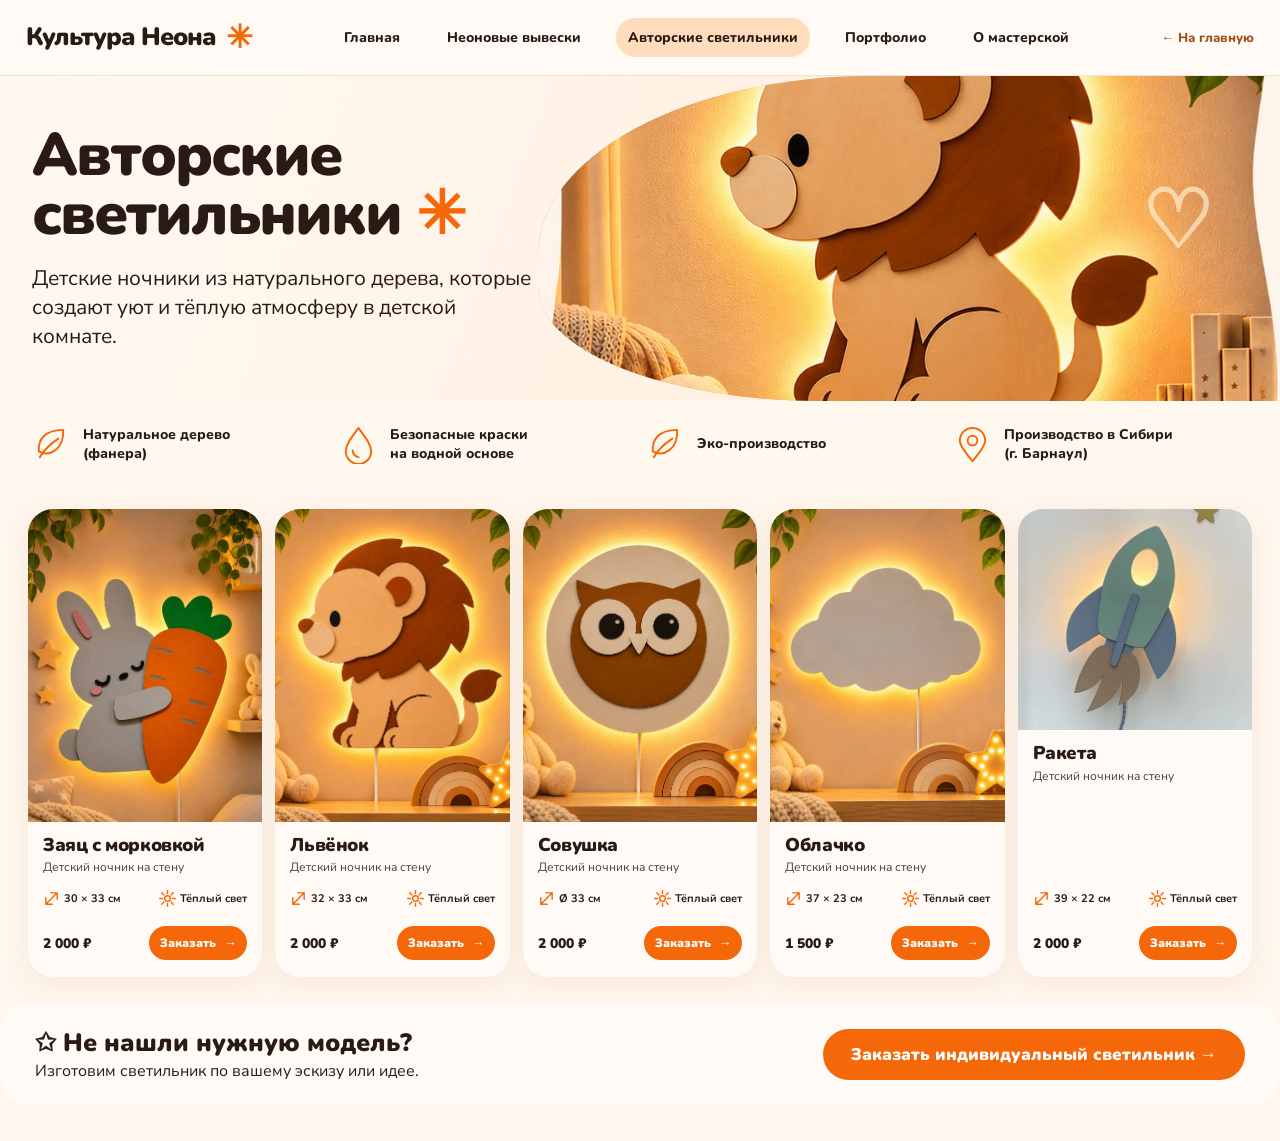
==== commit 8a244b03: "Set rocket lamp dimensions to 39 by 22 cm" ====
--- a/lamps.html
+++ b/lamps.html
@@ -17,7 +17,7 @@
 <article class="product"><div class="product-image lion-image"><img src="lion-catalog-new.webp" alt="Светильник Львёнок в детской" loading="lazy"></div><div class="product-body"><h2>Львёнок</h2><p class="subtitle">Детский ночник на стену</p><div class="specs"><span class="spec"><svg viewBox="0 0 24 24"><path d="M4 20L20 4M11 4h9v9M4 11v9h9"/></svg>32 × 33 см</span><span class="spec"><svg viewBox="0 0 24 24"><circle cx="12" cy="12" r="4"/><path d="M12 1v4M12 19v4M1 12h4M19 12h4M4 4l3 3M17 17l3 3M20 4l-3 3M7 17l-3 3"/></svg>Тёплый свет</span></div><div class="buy"><span class="price">2 000 ₽</span><button class="order" data-product="Львёнок">Заказать <span>→</span></button></div></div></article>
 <article class="product"><div class="product-image owl-image"><img src="owl-catalog-new.webp" alt="Деревянный светильник Совушка" loading="lazy"></div><div class="product-body"><h2>Совушка</h2><p class="subtitle">Детский ночник на стену</p><div class="specs"><span class="spec"><svg viewBox="0 0 24 24"><path d="M4 20L20 4M11 4h9v9M4 11v9h9"/></svg>Ø 33 см</span><span class="spec"><svg viewBox="0 0 24 24"><circle cx="12" cy="12" r="4"/><path d="M12 1v4M12 19v4M1 12h4M19 12h4M4 4l3 3M17 17l3 3M20 4l-3 3M7 17l-3 3"/></svg>Тёплый свет</span></div><div class="buy"><span class="price">2 000 ₽</span><button class="order" data-product="Совушка">Заказать <span>→</span></button></div></div></article>
 <article class="product"><div class="product-image cloud-image"><img src="cloud-catalog-new.webp" alt="Светильник Облачко в детской" loading="lazy"></div><div class="product-body"><h2>Облачко</h2><p class="subtitle">Детский ночник на стену</p><div class="specs"><span class="spec"><svg viewBox="0 0 24 24"><path d="M4 20L20 4M11 4h9v9M4 11v9h9"/></svg>37 × 23 см</span><span class="spec"><svg viewBox="0 0 24 24"><circle cx="12" cy="12" r="4"/><path d="M12 1v4M12 19v4M1 12h4M19 12h4M4 4l3 3M17 17l3 3M20 4l-3 3M7 17l-3 3"/></svg>Тёплый свет</span></div><div class="buy"><span class="price">1 500 ₽</span><button class="order" data-product="Облачко">Заказать <span>→</span></button></div></div></article>
-<article class="product"><div class="product-image"><img src="rocket-lamp.webp" alt="Настоящий светильник Ракета" loading="lazy"></div><div class="product-body"><h2>Ракета</h2><p class="subtitle">Детский ночник на стену</p><div class="specs"><span class="spec"><svg viewBox="0 0 24 24"><path d="M4 20L20 4M11 4h9v9M4 11v9h9"/></svg>Размер уточняется</span><span class="spec"><svg viewBox="0 0 24 24"><circle cx="12" cy="12" r="4"/><path d="M12 1v4M12 19v4M1 12h4M19 12h4M4 4l3 3M17 17l3 3M20 4l-3 3M7 17l-3 3"/></svg>Тёплый свет</span></div><div class="buy"><span class="price">2 000 ₽</span><button class="order" data-product="Ракета">Заказать <span>→</span></button></div></div></article>
+<article class="product"><div class="product-image"><img src="rocket-lamp.webp" alt="Настоящий светильник Ракета" loading="lazy"></div><div class="product-body"><h2>Ракета</h2><p class="subtitle">Детский ночник на стену</p><div class="specs"><span class="spec"><svg viewBox="0 0 24 24"><path d="M4 20L20 4M11 4h9v9M4 11v9h9"/></svg>39 × 22 см</span><span class="spec"><svg viewBox="0 0 24 24"><circle cx="12" cy="12" r="4"/><path d="M12 1v4M12 19v4M1 12h4M19 12h4M4 4l3 3M17 17l3 3M20 4l-3 3M7 17l-3 3"/></svg>Тёплый свет</span></div><div class="buy"><span class="price">2 000 ₽</span><button class="order" data-product="Ракета">Заказать <span>→</span></button></div></div></article>
 </div></section><section class="cta"><div><strong>✩ Не нашли нужную модель?</strong><p>Изготовим светильник по вашему эскизу или идее.</p></div><button id="custom">Заказать индивидуальный светильник →</button></section></main>
 <dialog id="order-dialog" aria-labelledby="dialog-title"><h2 id="dialog-title">Заявка на светильник</h2><p>Оставь пожелания — мы подготовим текст заявки, который можно скопировать и отправить мастерской.</p><label for="model">Модель</label><input id="model" readonly><label for="details">Пожелания</label><textarea id="details" placeholder="Количество, цвет, особенности..."></textarea><label for="contact">Контакт для ответа (необязательно)</label><input id="contact" placeholder="Телефон или мессенджер"><div class="actions"><button id="copy">Скопировать заявку</button><button class="close" id="close">Закрыть</button></div><p id="status" role="status"></p></dialog>
 <script>const dialog=document.getElementById('order-dialog'),model=document.getElementById('model'),status=document.getElementById('status');document.querySelectorAll('[data-product]').forEach(b=>b.addEventListener('click',()=>{model.value=b.dataset.product;status.textContent='';dialog.showModal()}));document.getElementById('custom').addEventListener('click',()=>{model.value='Индивидуальный светильник';status.textContent='';dialog.showModal()});document.getElementById('close').addEventListener('click',()=>dialog.close());dialog.addEventListener('click',e=>{if(e.target===dialog)dialog.close()});document.getElementById('copy').addEventListener('click',async()=>{const msg='Здравствуйте! Хочу заказать светильник «'+model.value+'».\nПожелания: '+(document.getElementById('details').value||'обсудим')+'\nКонтакт: '+(document.getElementById('contact').value||'не указан');try{await navigator.clipboard.writeText(msg);status.textContent='Заявка скопирована. Отправьте её мастерской удобным способом.'}catch(e){status.textContent='Не удалось скопировать автоматически. Выделите текст и скопируйте вручную.'}});</script></body></html>
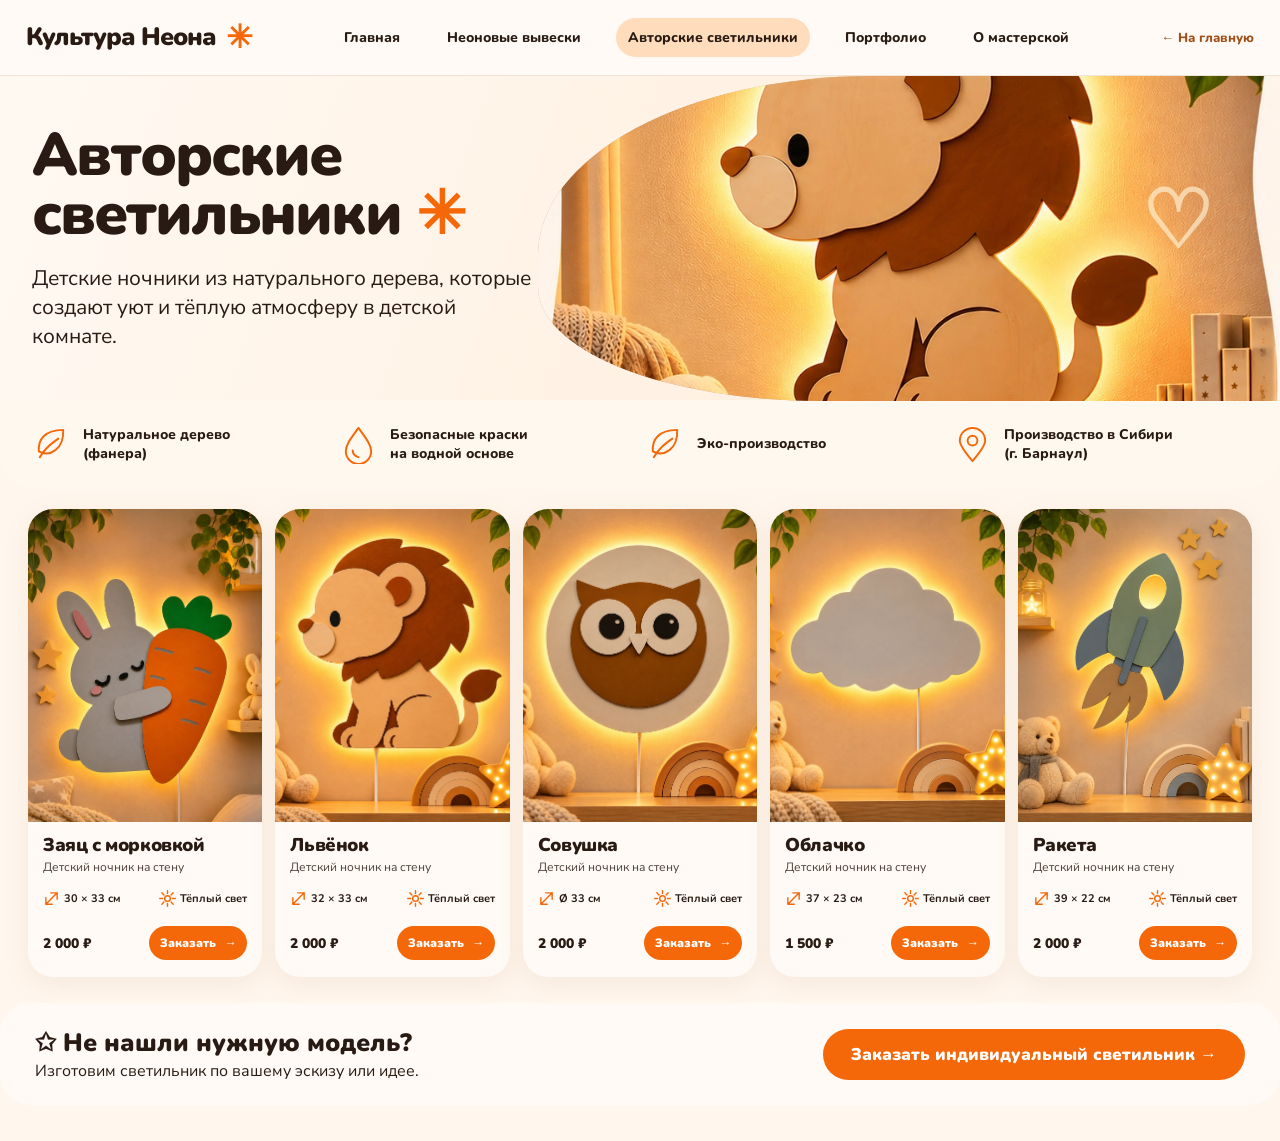
==== commit d2aef499: "Use approved rocket photo in catalog and match product image proportions" ====
--- a/lamps.html
+++ b/lamps.html
@@ -4,7 +4,7 @@
 header{height:76px;background:#fffaf5;display:flex;align-items:center;justify-content:space-between;gap:24px;padding:0 max(26px,calc((100vw - 1390px)/2));border-bottom:1px solid #f1e3d5}.brand{font:900 25px/1 'Nunito',sans-serif;letter-spacing:-1px;display:flex;align-items:center;gap:10px}.rays{color:var(--orange);font-size:32px}nav{display:flex;gap:23px;align-items:center;font:800 14px 'Nunito',sans-serif}nav a{padding:10px 12px;border-radius:40px}nav .active{background:#ffddbc}.back{font:800 13px 'Nunito',sans-serif;color:#9e4e17}
 .hero{max-width:1500px;margin:auto;min-height:300px;display:grid;grid-template-columns:42% 58%;align-items:center;background:linear-gradient(110deg,#fff9f2,#ffebd8);overflow:hidden}.hero-copy{padding:36px 0 36px max(32px,calc((100vw - 1390px)/2));z-index:1}.hero h1{font:900 clamp(37px,4.7vw,67px)/.98 'Nunito',sans-serif;letter-spacing:-2px;margin:0 0 20px}.hero p{font-size:clamp(15px,1.7vw,21px);line-height:1.38;margin:0;max-width:510px}.hero-visual{height:325px;position:relative;overflow:hidden;border-radius:45% 0 0 38%/55% 0 0 35%;background:radial-gradient(circle at 55% 45%,#ffe1a2,#c9a58d 70%)}.hero-visual:before{content:"";position:absolute;inset:0;background:url('lion-nursery.webp') center/cover no-repeat}.hero-visual:after{content:"♡";position:absolute;right:9%;top:28%;font:900 80px 'Nunito',sans-serif;color:#fff1d4a8}
 .benefits{max-width:1450px;margin:-1px auto 12px;padding:25px 32px;display:grid;grid-template-columns:repeat(4,minmax(0,1fr));gap:12px;background:#fff8ef;border-radius:0 0 35px 35px}.benefit{display:flex;gap:12px;align-items:center;font:800 14px/1.35 'Nunito',sans-serif}.benefit svg{width:39px;height:39px;flex:none;stroke:var(--orange);stroke-width:2;fill:none;stroke-linecap:round;stroke-linejoin:round}
-.catalog{max-width:1490px;margin:auto;padding:8px 28px 22px}.catalog-grid{display:grid;grid-template-columns:repeat(5,minmax(0,1fr));gap:13px}.product{background:#fffaf5;border-radius:25px;box-shadow:0 7px 24px #bd8c6820;overflow:hidden;display:flex;flex-direction:column;min-width:0}.product-image{aspect-ratio:1.06;background:radial-gradient(circle at 50% 40%,#ffedba,#d7b5a0);position:relative;overflow:hidden}.product-image img{width:100%;height:100%;object-fit:cover;display:block}.rabbit-image,.lion-image,.owl-image,.cloud-image{aspect-ratio:1086/1448;background:#c89470}.rabbit-image img{object-fit:cover;object-position:center;transform:none}.product-image.placeholder{display:flex;align-items:center;justify-content:center}.product-image.placeholder:before{content:"✦";font-size:100px;color:#e9a45e66}.product-image.placeholder:after{content:"Фото модели добавим";position:absolute;bottom:17px;font:800 12px 'Nunito',sans-serif;color:#6d4936;background:#fff5e6dd;padding:7px 12px;border-radius:30px}.product-body{padding:13px 15px 17px;display:flex;flex-direction:column;flex:1}.product h2{font:900 clamp(16px,1.45vw,21px)/1.12 'Nunito',sans-serif;margin:0 0 4px;letter-spacing:-.4px}.subtitle{font-size:12px;color:#4e4039;margin:0 0 15px}.specs{display:flex;align-items:center;justify-content:space-between;gap:7px;white-space:nowrap;font:700 clamp(10px,.86vw,12px) 'Nunito',sans-serif;margin-top:auto}.spec{display:inline-flex;gap:4px;align-items:center}.spec svg{width:17px;height:17px;stroke:var(--orange);fill:none;stroke-width:2;stroke-linecap:round;stroke-linejoin:round;flex:none}.buy{display:grid;grid-template-columns:minmax(0,1fr) auto;align-items:center;gap:7px;margin-top:19px;min-width:0}.price{font:900 clamp(11px,1.08vw,17px) 'Nunito',sans-serif;white-space:nowrap;min-width:0}.order{border:0;border-radius:40px;background:var(--orange);color:white;font:900 clamp(11px,.95vw,14px) 'Nunito',sans-serif;padding:9px 11px;white-space:nowrap;min-width:0}.order:hover,.cta button:hover{background:#df4f00}.order span{padding-left:5px}
+.catalog{max-width:1490px;margin:auto;padding:8px 28px 22px}.catalog-grid{display:grid;grid-template-columns:repeat(5,minmax(0,1fr));gap:13px}.product{background:#fffaf5;border-radius:25px;box-shadow:0 7px 24px #bd8c6820;overflow:hidden;display:flex;flex-direction:column;min-width:0}.product-image{aspect-ratio:1.06;background:radial-gradient(circle at 50% 40%,#ffedba,#d7b5a0);position:relative;overflow:hidden}.product-image img{width:100%;height:100%;object-fit:cover;display:block}.rabbit-image,.lion-image,.owl-image,.cloud-image,.rocket-image{aspect-ratio:1086/1448;background:#c89470}.rabbit-image img{object-fit:cover;object-position:center;transform:none}.product-image.placeholder{display:flex;align-items:center;justify-content:center}.product-image.placeholder:before{content:"✦";font-size:100px;color:#e9a45e66}.product-image.placeholder:after{content:"Фото модели добавим";position:absolute;bottom:17px;font:800 12px 'Nunito',sans-serif;color:#6d4936;background:#fff5e6dd;padding:7px 12px;border-radius:30px}.product-body{padding:13px 15px 17px;display:flex;flex-direction:column;flex:1}.product h2{font:900 clamp(16px,1.45vw,21px)/1.12 'Nunito',sans-serif;margin:0 0 4px;letter-spacing:-.4px}.subtitle{font-size:12px;color:#4e4039;margin:0 0 15px}.specs{display:flex;align-items:center;justify-content:space-between;gap:7px;white-space:nowrap;font:700 clamp(10px,.86vw,12px) 'Nunito',sans-serif;margin-top:auto}.spec{display:inline-flex;gap:4px;align-items:center}.spec svg{width:17px;height:17px;stroke:var(--orange);fill:none;stroke-width:2;stroke-linecap:round;stroke-linejoin:round;flex:none}.buy{display:grid;grid-template-columns:minmax(0,1fr) auto;align-items:center;gap:7px;margin-top:19px;min-width:0}.price{font:900 clamp(11px,1.08vw,17px) 'Nunito',sans-serif;white-space:nowrap;min-width:0}.order{border:0;border-radius:40px;background:var(--orange);color:white;font:900 clamp(11px,.95vw,14px) 'Nunito',sans-serif;padding:9px 11px;white-space:nowrap;min-width:0}.order:hover,.cta button:hover{background:#df4f00}.order span{padding-left:5px}
 .cta{max-width:1434px;margin:4px auto 36px;padding:23px 35px;display:flex;align-items:center;justify-content:space-between;gap:25px;background:#fffaf5;border-radius:30px}.cta strong{font:900 25px 'Nunito',sans-serif}.cta p{margin:0;font-size:16px}.cta button{background:var(--orange);border:0;border-radius:40px;color:white;font:900 17px 'Nunito',sans-serif;padding:14px 28px}
 dialog{border:0;border-radius:24px;max-width:min(94vw,490px);width:100%;padding:28px;background:#fff9f1;box-shadow:0 22px 80px #35201555}dialog::backdrop{background:#2b1a17a8}dialog h2{font:900 25px 'Nunito',sans-serif;margin:0 0 12px}dialog p{line-height:1.5}dialog label{display:block;font-weight:800;margin:14px 0 6px}dialog input,dialog textarea{width:100%;border:1px solid #d9bda6;border-radius:12px;padding:11px;font:inherit;background:white}dialog textarea{min-height:80px}dialog .actions{display:flex;gap:10px;flex-wrap:wrap;margin-top:20px}dialog button{border:0;border-radius:30px;padding:11px 17px;background:var(--orange);color:white;font-weight:800}dialog .close{background:#e8d7c8;color:#37251a}#status{font-size:13px;color:#70503e}
 @media(max-width:1180px){.catalog-grid{grid-template-columns:repeat(3,minmax(0,1fr))}.specs{font-size:12px}.price{font-size:18px}.order{font-size:14px}nav{gap:6px}}@media(max-width:800px){header{padding:14px 20px;height:auto;flex-wrap:wrap}.brand{font-size:22px}nav{order:3;width:100%;overflow:auto}.hero{grid-template-columns:1fr}.hero-copy{padding:35px 22px}.hero-visual{height:260px;border-radius:35px 35px 0 0}.benefits{grid-template-columns:repeat(2,minmax(0,1fr));padding:20px}.catalog-grid{grid-template-columns:repeat(2,minmax(0,1fr))}.cta{margin:8px 18px 26px;flex-direction:column;align-items:flex-start}}@media(max-width:480px){.catalog{padding:8px 12px 20px}.catalog-grid{gap:10px}.product-body{padding:11px 10px 13px}.product h2{font-size:15px}.subtitle{font-size:11px}.specs{flex-direction:column;align-items:flex-start;gap:4px;font-size:11px}.buy{grid-template-columns:1fr;gap:8px;margin-top:12px}.price{font-size:16px}.order{font-size:13px;width:100%}.benefit{font-size:12px}.benefit svg{width:30px;height:30px}.hero h1{font-size:43px}.cta strong{font-size:22px}}
@@ -17,7 +17,7 @@
 <article class="product"><div class="product-image lion-image"><img src="lion-catalog-new.webp" alt="Светильник Львёнок в детской" loading="lazy"></div><div class="product-body"><h2>Львёнок</h2><p class="subtitle">Детский ночник на стену</p><div class="specs"><span class="spec"><svg viewBox="0 0 24 24"><path d="M4 20L20 4M11 4h9v9M4 11v9h9"/></svg>32 × 33 см</span><span class="spec"><svg viewBox="0 0 24 24"><circle cx="12" cy="12" r="4"/><path d="M12 1v4M12 19v4M1 12h4M19 12h4M4 4l3 3M17 17l3 3M20 4l-3 3M7 17l-3 3"/></svg>Тёплый свет</span></div><div class="buy"><span class="price">2 000 ₽</span><button class="order" data-product="Львёнок">Заказать <span>→</span></button></div></div></article>
 <article class="product"><div class="product-image owl-image"><img src="owl-catalog-new.webp" alt="Деревянный светильник Совушка" loading="lazy"></div><div class="product-body"><h2>Совушка</h2><p class="subtitle">Детский ночник на стену</p><div class="specs"><span class="spec"><svg viewBox="0 0 24 24"><path d="M4 20L20 4M11 4h9v9M4 11v9h9"/></svg>Ø 33 см</span><span class="spec"><svg viewBox="0 0 24 24"><circle cx="12" cy="12" r="4"/><path d="M12 1v4M12 19v4M1 12h4M19 12h4M4 4l3 3M17 17l3 3M20 4l-3 3M7 17l-3 3"/></svg>Тёплый свет</span></div><div class="buy"><span class="price">2 000 ₽</span><button class="order" data-product="Совушка">Заказать <span>→</span></button></div></div></article>
 <article class="product"><div class="product-image cloud-image"><img src="cloud-catalog-new.webp" alt="Светильник Облачко в детской" loading="lazy"></div><div class="product-body"><h2>Облачко</h2><p class="subtitle">Детский ночник на стену</p><div class="specs"><span class="spec"><svg viewBox="0 0 24 24"><path d="M4 20L20 4M11 4h9v9M4 11v9h9"/></svg>37 × 23 см</span><span class="spec"><svg viewBox="0 0 24 24"><circle cx="12" cy="12" r="4"/><path d="M12 1v4M12 19v4M1 12h4M19 12h4M4 4l3 3M17 17l3 3M20 4l-3 3M7 17l-3 3"/></svg>Тёплый свет</span></div><div class="buy"><span class="price">1 500 ₽</span><button class="order" data-product="Облачко">Заказать <span>→</span></button></div></div></article>
-<article class="product"><div class="product-image"><img src="rocket-lamp.webp" alt="Настоящий светильник Ракета" loading="lazy"></div><div class="product-body"><h2>Ракета</h2><p class="subtitle">Детский ночник на стену</p><div class="specs"><span class="spec"><svg viewBox="0 0 24 24"><path d="M4 20L20 4M11 4h9v9M4 11v9h9"/></svg>39 × 22 см</span><span class="spec"><svg viewBox="0 0 24 24"><circle cx="12" cy="12" r="4"/><path d="M12 1v4M12 19v4M1 12h4M19 12h4M4 4l3 3M17 17l3 3M20 4l-3 3M7 17l-3 3"/></svg>Тёплый свет</span></div><div class="buy"><span class="price">2 000 ₽</span><button class="order" data-product="Ракета">Заказать <span>→</span></button></div></div></article>
+<article class="product"><div class="product-image rocket-image"><img src="rocket-catalog-new.webp" alt="Настоящий светильник Ракета" loading="lazy"></div><div class="product-body"><h2>Ракета</h2><p class="subtitle">Детский ночник на стену</p><div class="specs"><span class="spec"><svg viewBox="0 0 24 24"><path d="M4 20L20 4M11 4h9v9M4 11v9h9"/></svg>39 × 22 см</span><span class="spec"><svg viewBox="0 0 24 24"><circle cx="12" cy="12" r="4"/><path d="M12 1v4M12 19v4M1 12h4M19 12h4M4 4l3 3M17 17l3 3M20 4l-3 3M7 17l-3 3"/></svg>Тёплый свет</span></div><div class="buy"><span class="price">2 000 ₽</span><button class="order" data-product="Ракета">Заказать <span>→</span></button></div></div></article>
 </div></section><section class="cta"><div><strong>✩ Не нашли нужную модель?</strong><p>Изготовим светильник по вашему эскизу или идее.</p></div><button id="custom">Заказать индивидуальный светильник →</button></section></main>
 <dialog id="order-dialog" aria-labelledby="dialog-title"><h2 id="dialog-title">Заявка на светильник</h2><p>Оставь пожелания — мы подготовим текст заявки, который можно скопировать и отправить мастерской.</p><label for="model">Модель</label><input id="model" readonly><label for="details">Пожелания</label><textarea id="details" placeholder="Количество, цвет, особенности..."></textarea><label for="contact">Контакт для ответа (необязательно)</label><input id="contact" placeholder="Телефон или мессенджер"><div class="actions"><button id="copy">Скопировать заявку</button><button class="close" id="close">Закрыть</button></div><p id="status" role="status"></p></dialog>
 <script>const dialog=document.getElementById('order-dialog'),model=document.getElementById('model'),status=document.getElementById('status');document.querySelectorAll('[data-product]').forEach(b=>b.addEventListener('click',()=>{model.value=b.dataset.product;status.textContent='';dialog.showModal()}));document.getElementById('custom').addEventListener('click',()=>{model.value='Индивидуальный светильник';status.textContent='';dialog.showModal()});document.getElementById('close').addEventListener('click',()=>dialog.close());dialog.addEventListener('click',e=>{if(e.target===dialog)dialog.close()});document.getElementById('copy').addEventListener('click',async()=>{const msg='Здравствуйте! Хочу заказать светильник «'+model.value+'».\nПожелания: '+(document.getElementById('details').value||'обсудим')+'\nКонтакт: '+(document.getElementById('contact').value||'не указан');try{await navigator.clipboard.writeText(msg);status.textContent='Заявка скопирована. Отправьте её мастерской удобным способом.'}catch(e){status.textContent='Не удалось скопировать автоматически. Выделите текст и скопируйте вручную.'}});</script></body></html>
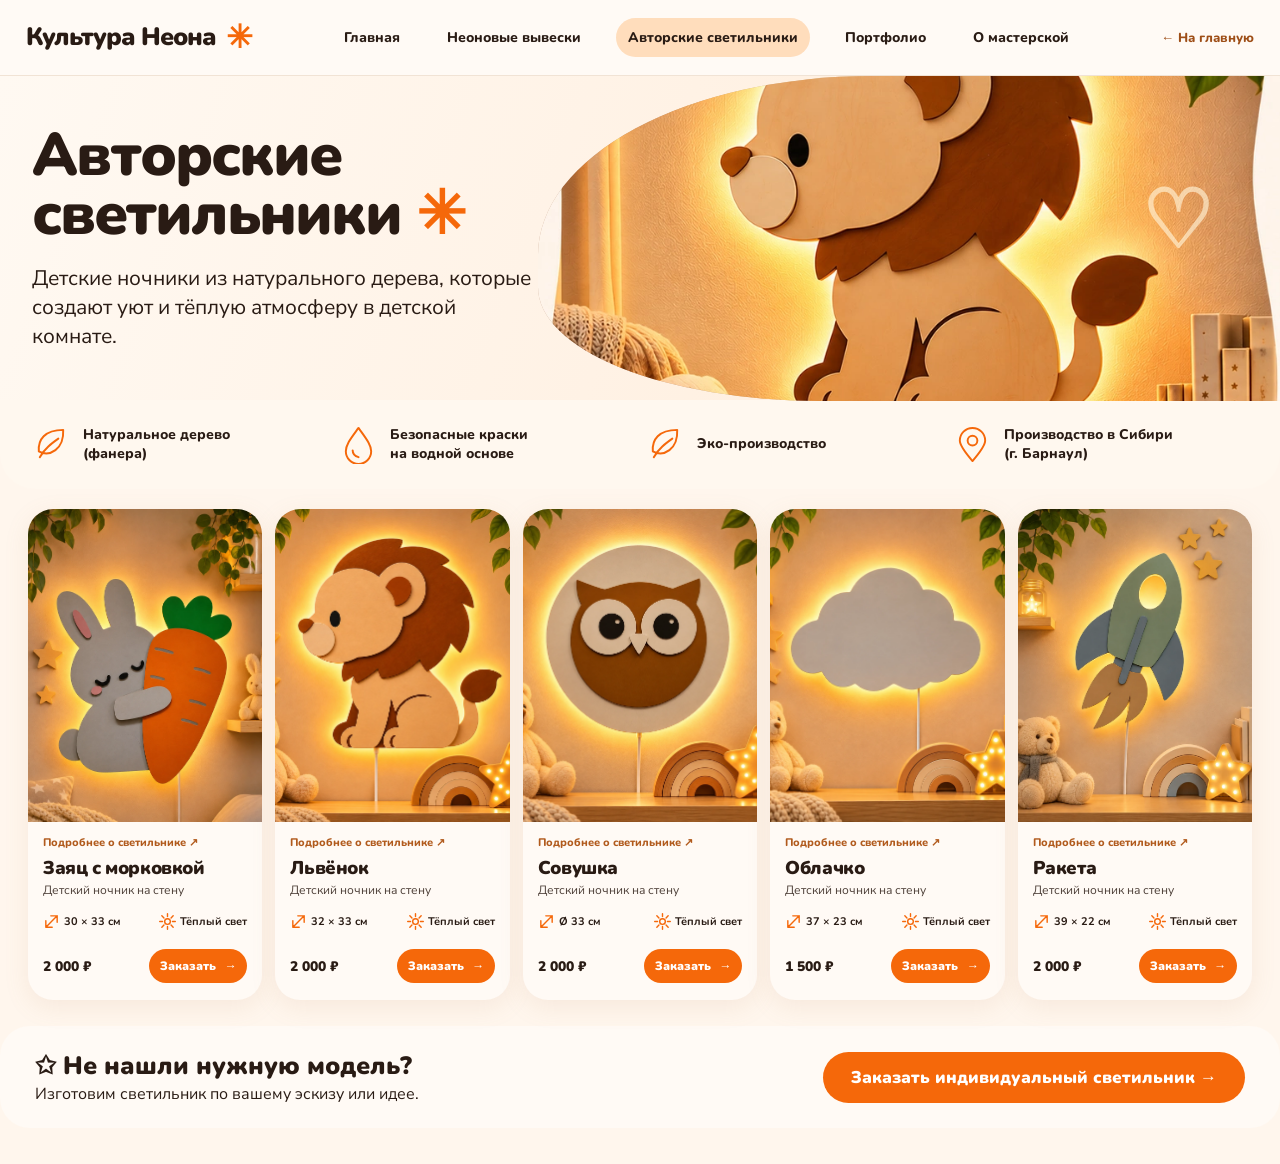
==== commit 97d92528: "Link all five catalog cards to individual product detail pages" ====
--- a/lamps.html
+++ b/lamps.html
@@ -4,7 +4,7 @@
 header{height:76px;background:#fffaf5;display:flex;align-items:center;justify-content:space-between;gap:24px;padding:0 max(26px,calc((100vw - 1390px)/2));border-bottom:1px solid #f1e3d5}.brand{font:900 25px/1 'Nunito',sans-serif;letter-spacing:-1px;display:flex;align-items:center;gap:10px}.rays{color:var(--orange);font-size:32px}nav{display:flex;gap:23px;align-items:center;font:800 14px 'Nunito',sans-serif}nav a{padding:10px 12px;border-radius:40px}nav .active{background:#ffddbc}.back{font:800 13px 'Nunito',sans-serif;color:#9e4e17}
 .hero{max-width:1500px;margin:auto;min-height:300px;display:grid;grid-template-columns:42% 58%;align-items:center;background:linear-gradient(110deg,#fff9f2,#ffebd8);overflow:hidden}.hero-copy{padding:36px 0 36px max(32px,calc((100vw - 1390px)/2));z-index:1}.hero h1{font:900 clamp(37px,4.7vw,67px)/.98 'Nunito',sans-serif;letter-spacing:-2px;margin:0 0 20px}.hero p{font-size:clamp(15px,1.7vw,21px);line-height:1.38;margin:0;max-width:510px}.hero-visual{height:325px;position:relative;overflow:hidden;border-radius:45% 0 0 38%/55% 0 0 35%;background:radial-gradient(circle at 55% 45%,#ffe1a2,#c9a58d 70%)}.hero-visual:before{content:"";position:absolute;inset:0;background:url('lion-nursery.webp') center/cover no-repeat}.hero-visual:after{content:"♡";position:absolute;right:9%;top:28%;font:900 80px 'Nunito',sans-serif;color:#fff1d4a8}
 .benefits{max-width:1450px;margin:-1px auto 12px;padding:25px 32px;display:grid;grid-template-columns:repeat(4,minmax(0,1fr));gap:12px;background:#fff8ef;border-radius:0 0 35px 35px}.benefit{display:flex;gap:12px;align-items:center;font:800 14px/1.35 'Nunito',sans-serif}.benefit svg{width:39px;height:39px;flex:none;stroke:var(--orange);stroke-width:2;fill:none;stroke-linecap:round;stroke-linejoin:round}
-.catalog{max-width:1490px;margin:auto;padding:8px 28px 22px}.catalog-grid{display:grid;grid-template-columns:repeat(5,minmax(0,1fr));gap:13px}.product{background:#fffaf5;border-radius:25px;box-shadow:0 7px 24px #bd8c6820;overflow:hidden;display:flex;flex-direction:column;min-width:0}.product-image{aspect-ratio:1.06;background:radial-gradient(circle at 50% 40%,#ffedba,#d7b5a0);position:relative;overflow:hidden}.product-image img{width:100%;height:100%;object-fit:cover;display:block}.rabbit-image,.lion-image,.owl-image,.cloud-image,.rocket-image{aspect-ratio:1086/1448;background:#c89470}.rabbit-image img{object-fit:cover;object-position:center;transform:none}.product-image.placeholder{display:flex;align-items:center;justify-content:center}.product-image.placeholder:before{content:"✦";font-size:100px;color:#e9a45e66}.product-image.placeholder:after{content:"Фото модели добавим";position:absolute;bottom:17px;font:800 12px 'Nunito',sans-serif;color:#6d4936;background:#fff5e6dd;padding:7px 12px;border-radius:30px}.product-body{padding:13px 15px 17px;display:flex;flex-direction:column;flex:1}.product h2{font:900 clamp(16px,1.45vw,21px)/1.12 'Nunito',sans-serif;margin:0 0 4px;letter-spacing:-.4px}.subtitle{font-size:12px;color:#4e4039;margin:0 0 15px}.specs{display:flex;align-items:center;justify-content:space-between;gap:7px;white-space:nowrap;font:700 clamp(10px,.86vw,12px) 'Nunito',sans-serif;margin-top:auto}.spec{display:inline-flex;gap:4px;align-items:center}.spec svg{width:17px;height:17px;stroke:var(--orange);fill:none;stroke-width:2;stroke-linecap:round;stroke-linejoin:round;flex:none}.buy{display:grid;grid-template-columns:minmax(0,1fr) auto;align-items:center;gap:7px;margin-top:19px;min-width:0}.price{font:900 clamp(11px,1.08vw,17px) 'Nunito',sans-serif;white-space:nowrap;min-width:0}.order{border:0;border-radius:40px;background:var(--orange);color:white;font:900 clamp(11px,.95vw,14px) 'Nunito',sans-serif;padding:9px 11px;white-space:nowrap;min-width:0}.order:hover,.cta button:hover{background:#df4f00}.order span{padding-left:5px}
+.catalog{max-width:1490px;margin:auto;padding:8px 28px 22px}.catalog-grid{display:grid;grid-template-columns:repeat(5,minmax(0,1fr));gap:13px}.product{background:#fffaf5;border-radius:25px;box-shadow:0 7px 24px #bd8c6820;overflow:hidden;display:flex;flex-direction:column;min-width:0}.detail-link{display:inline-block;font:800 11px Nunito,sans-serif;color:#b15a1c;margin-bottom:8px}.detail-link:hover{text-decoration:underline}.product-image{display:block;aspect-ratio:1.06;background:radial-gradient(circle at 50% 40%,#ffedba,#d7b5a0);position:relative;overflow:hidden}.product-image img{width:100%;height:100%;object-fit:cover;display:block}.rabbit-image,.lion-image,.owl-image,.cloud-image,.rocket-image{aspect-ratio:1086/1448;background:#c89470}.rabbit-image img{object-fit:cover;object-position:center;transform:none}.product-image.placeholder{display:flex;align-items:center;justify-content:center}.product-image.placeholder:before{content:"✦";font-size:100px;color:#e9a45e66}.product-image.placeholder:after{content:"Фото модели добавим";position:absolute;bottom:17px;font:800 12px 'Nunito',sans-serif;color:#6d4936;background:#fff5e6dd;padding:7px 12px;border-radius:30px}.product-body{padding:13px 15px 17px;display:flex;flex-direction:column;flex:1}.product h2{font:900 clamp(16px,1.45vw,21px)/1.12 'Nunito',sans-serif;margin:0 0 4px;letter-spacing:-.4px}.subtitle{font-size:12px;color:#4e4039;margin:0 0 15px}.specs{display:flex;align-items:center;justify-content:space-between;gap:7px;white-space:nowrap;font:700 clamp(10px,.86vw,12px) 'Nunito',sans-serif;margin-top:auto}.spec{display:inline-flex;gap:4px;align-items:center}.spec svg{width:17px;height:17px;stroke:var(--orange);fill:none;stroke-width:2;stroke-linecap:round;stroke-linejoin:round;flex:none}.buy{display:grid;grid-template-columns:minmax(0,1fr) auto;align-items:center;gap:7px;margin-top:19px;min-width:0}.price{font:900 clamp(11px,1.08vw,17px) 'Nunito',sans-serif;white-space:nowrap;min-width:0}.order{border:0;border-radius:40px;background:var(--orange);color:white;font:900 clamp(11px,.95vw,14px) 'Nunito',sans-serif;padding:9px 11px;white-space:nowrap;min-width:0}.order:hover,.cta button:hover{background:#df4f00}.order span{padding-left:5px}
 .cta{max-width:1434px;margin:4px auto 36px;padding:23px 35px;display:flex;align-items:center;justify-content:space-between;gap:25px;background:#fffaf5;border-radius:30px}.cta strong{font:900 25px 'Nunito',sans-serif}.cta p{margin:0;font-size:16px}.cta button{background:var(--orange);border:0;border-radius:40px;color:white;font:900 17px 'Nunito',sans-serif;padding:14px 28px}
 dialog{border:0;border-radius:24px;max-width:min(94vw,490px);width:100%;padding:28px;background:#fff9f1;box-shadow:0 22px 80px #35201555}dialog::backdrop{background:#2b1a17a8}dialog h2{font:900 25px 'Nunito',sans-serif;margin:0 0 12px}dialog p{line-height:1.5}dialog label{display:block;font-weight:800;margin:14px 0 6px}dialog input,dialog textarea{width:100%;border:1px solid #d9bda6;border-radius:12px;padding:11px;font:inherit;background:white}dialog textarea{min-height:80px}dialog .actions{display:flex;gap:10px;flex-wrap:wrap;margin-top:20px}dialog button{border:0;border-radius:30px;padding:11px 17px;background:var(--orange);color:white;font-weight:800}dialog .close{background:#e8d7c8;color:#37251a}#status{font-size:13px;color:#70503e}
 @media(max-width:1180px){.catalog-grid{grid-template-columns:repeat(3,minmax(0,1fr))}.specs{font-size:12px}.price{font-size:18px}.order{font-size:14px}nav{gap:6px}}@media(max-width:800px){header{padding:14px 20px;height:auto;flex-wrap:wrap}.brand{font-size:22px}nav{order:3;width:100%;overflow:auto}.hero{grid-template-columns:1fr}.hero-copy{padding:35px 22px}.hero-visual{height:260px;border-radius:35px 35px 0 0}.benefits{grid-template-columns:repeat(2,minmax(0,1fr));padding:20px}.catalog-grid{grid-template-columns:repeat(2,minmax(0,1fr))}.cta{margin:8px 18px 26px;flex-direction:column;align-items:flex-start}}@media(max-width:480px){.catalog{padding:8px 12px 20px}.catalog-grid{gap:10px}.product-body{padding:11px 10px 13px}.product h2{font-size:15px}.subtitle{font-size:11px}.specs{flex-direction:column;align-items:flex-start;gap:4px;font-size:11px}.buy{grid-template-columns:1fr;gap:8px;margin-top:12px}.price{font-size:16px}.order{font-size:13px;width:100%}.benefit{font-size:12px}.benefit svg{width:30px;height:30px}.hero h1{font-size:43px}.cta strong{font-size:22px}}
@@ -13,11 +13,11 @@
 <main><section class="hero"><div class="hero-copy"><h1>Авторские<br>светильники <span style="color:var(--orange)">✳</span></h1><p>Детские ночники из натурального дерева, которые создают уют и тёплую атмосферу в детской комнате.</p></div><div class="hero-visual" role="img" aria-label="Деревянный светильник львёнок в уютной детской"></div></section>
 <section class="benefits" aria-label="Преимущества"><div class="benefit"><svg viewBox="0 0 40 40"><path d="M32 5C13 5 6 15 7 27C18 33 33 25 32 5Z M8 33C13 24 20 19 27 14"/></svg><span>Натуральное дерево<br>(фанера)</span></div><div class="benefit"><svg viewBox="0 0 40 40"><path d="M20 3C12 14 7 20 7 27A13 13 0 0 0 33 27C33 20 27 13 20 3Z M14 26C14 30 16 32 20 33"/></svg><span>Безопасные краски<br>на водной основе</span></div><div class="benefit"><svg viewBox="0 0 40 40"><path d="M32 5C13 5 6 15 7 27C18 33 33 25 32 5Z M8 33C13 24 20 19 27 14"/></svg><span>Эко-производство</span></div><div class="benefit"><svg viewBox="0 0 40 40"><path d="M20 37S7 22 7 16a13 13 0 0 1 26 0c0 6-13 21-13 21Z"/><circle cx="20" cy="16" r="5"/></svg><span>Производство в Сибири<br>(г. Барнаул)</span></div></section>
 <section class="catalog" aria-label="Каталог светильников"><div class="catalog-grid">
-<article class="product"><div class="product-image rabbit-image"><img src="rabbit-carrot-catalog.webp" alt="Настоящий светильник Заяц с морковкой" loading="lazy"></div><div class="product-body"><h2>Заяц с морковкой</h2><p class="subtitle">Детский ночник на стену</p><div class="specs"><span class="spec"><svg viewBox="0 0 24 24"><path d="M4 20L20 4M11 4h9v9M4 11v9h9"/></svg>30 × 33 см</span><span class="spec"><svg viewBox="0 0 24 24"><circle cx="12" cy="12" r="4"/><path d="M12 1v4M12 19v4M1 12h4M19 12h4M4 4l3 3M17 17l3 3M20 4l-3 3M7 17l-3 3"/></svg>Тёплый свет</span></div><div class="buy"><span class="price">2 000 ₽</span><button class="order" data-product="Заяц с морковкой">Заказать <span>→</span></button></div></div></article>
-<article class="product"><div class="product-image lion-image"><img src="lion-catalog-new.webp" alt="Светильник Львёнок в детской" loading="lazy"></div><div class="product-body"><h2>Львёнок</h2><p class="subtitle">Детский ночник на стену</p><div class="specs"><span class="spec"><svg viewBox="0 0 24 24"><path d="M4 20L20 4M11 4h9v9M4 11v9h9"/></svg>32 × 33 см</span><span class="spec"><svg viewBox="0 0 24 24"><circle cx="12" cy="12" r="4"/><path d="M12 1v4M12 19v4M1 12h4M19 12h4M4 4l3 3M17 17l3 3M20 4l-3 3M7 17l-3 3"/></svg>Тёплый свет</span></div><div class="buy"><span class="price">2 000 ₽</span><button class="order" data-product="Львёнок">Заказать <span>→</span></button></div></div></article>
-<article class="product"><div class="product-image owl-image"><img src="owl-catalog-new.webp" alt="Деревянный светильник Совушка" loading="lazy"></div><div class="product-body"><h2>Совушка</h2><p class="subtitle">Детский ночник на стену</p><div class="specs"><span class="spec"><svg viewBox="0 0 24 24"><path d="M4 20L20 4M11 4h9v9M4 11v9h9"/></svg>Ø 33 см</span><span class="spec"><svg viewBox="0 0 24 24"><circle cx="12" cy="12" r="4"/><path d="M12 1v4M12 19v4M1 12h4M19 12h4M4 4l3 3M17 17l3 3M20 4l-3 3M7 17l-3 3"/></svg>Тёплый свет</span></div><div class="buy"><span class="price">2 000 ₽</span><button class="order" data-product="Совушка">Заказать <span>→</span></button></div></div></article>
-<article class="product"><div class="product-image cloud-image"><img src="cloud-catalog-new.webp" alt="Светильник Облачко в детской" loading="lazy"></div><div class="product-body"><h2>Облачко</h2><p class="subtitle">Детский ночник на стену</p><div class="specs"><span class="spec"><svg viewBox="0 0 24 24"><path d="M4 20L20 4M11 4h9v9M4 11v9h9"/></svg>37 × 23 см</span><span class="spec"><svg viewBox="0 0 24 24"><circle cx="12" cy="12" r="4"/><path d="M12 1v4M12 19v4M1 12h4M19 12h4M4 4l3 3M17 17l3 3M20 4l-3 3M7 17l-3 3"/></svg>Тёплый свет</span></div><div class="buy"><span class="price">1 500 ₽</span><button class="order" data-product="Облачко">Заказать <span>→</span></button></div></div></article>
-<article class="product"><div class="product-image rocket-image"><img src="rocket-catalog-new.webp" alt="Настоящий светильник Ракета" loading="lazy"></div><div class="product-body"><h2>Ракета</h2><p class="subtitle">Детский ночник на стену</p><div class="specs"><span class="spec"><svg viewBox="0 0 24 24"><path d="M4 20L20 4M11 4h9v9M4 11v9h9"/></svg>39 × 22 см</span><span class="spec"><svg viewBox="0 0 24 24"><circle cx="12" cy="12" r="4"/><path d="M12 1v4M12 19v4M1 12h4M19 12h4M4 4l3 3M17 17l3 3M20 4l-3 3M7 17l-3 3"/></svg>Тёплый свет</span></div><div class="buy"><span class="price">2 000 ₽</span><button class="order" data-product="Ракета">Заказать <span>→</span></button></div></div></article>
+<article class="product"><a href="rabbit.html" class="product-image rabbit-image"><img src="rabbit-carrot-catalog.webp" alt="Настоящий светильник Заяц с морковкой" loading="lazy"></a><div class="product-body"><a class="detail-link" href="rabbit.html">Подробнее о светильнике ↗</a><h2>Заяц с морковкой</h2><p class="subtitle">Детский ночник на стену</p><div class="specs"><span class="spec"><svg viewBox="0 0 24 24"><path d="M4 20L20 4M11 4h9v9M4 11v9h9"/></svg>30 × 33 см</span><span class="spec"><svg viewBox="0 0 24 24"><circle cx="12" cy="12" r="4"/><path d="M12 1v4M12 19v4M1 12h4M19 12h4M4 4l3 3M17 17l3 3M20 4l-3 3M7 17l-3 3"/></svg>Тёплый свет</span></div><div class="buy"><span class="price">2 000 ₽</span><button class="order" data-product="Заяц с морковкой">Заказать <span>→</span></button></div></div></article>
+<article class="product"><a href="lion.html" class="product-image lion-image"><img src="lion-catalog-new.webp" alt="Светильник Львёнок в детской" loading="lazy"></a><div class="product-body"><a class="detail-link" href="lion.html">Подробнее о светильнике ↗</a><h2>Львёнок</h2><p class="subtitle">Детский ночник на стену</p><div class="specs"><span class="spec"><svg viewBox="0 0 24 24"><path d="M4 20L20 4M11 4h9v9M4 11v9h9"/></svg>32 × 33 см</span><span class="spec"><svg viewBox="0 0 24 24"><circle cx="12" cy="12" r="4"/><path d="M12 1v4M12 19v4M1 12h4M19 12h4M4 4l3 3M17 17l3 3M20 4l-3 3M7 17l-3 3"/></svg>Тёплый свет</span></div><div class="buy"><span class="price">2 000 ₽</span><button class="order" data-product="Львёнок">Заказать <span>→</span></button></div></div></article>
+<article class="product"><a href="owl.html" class="product-image owl-image"><img src="owl-catalog-new.webp" alt="Деревянный светильник Совушка" loading="lazy"></a><div class="product-body"><a class="detail-link" href="owl.html">Подробнее о светильнике ↗</a><h2>Совушка</h2><p class="subtitle">Детский ночник на стену</p><div class="specs"><span class="spec"><svg viewBox="0 0 24 24"><path d="M4 20L20 4M11 4h9v9M4 11v9h9"/></svg>Ø 33 см</span><span class="spec"><svg viewBox="0 0 24 24"><circle cx="12" cy="12" r="4"/><path d="M12 1v4M12 19v4M1 12h4M19 12h4M4 4l3 3M17 17l3 3M20 4l-3 3M7 17l-3 3"/></svg>Тёплый свет</span></div><div class="buy"><span class="price">2 000 ₽</span><button class="order" data-product="Совушка">Заказать <span>→</span></button></div></div></article>
+<article class="product"><a href="cloud.html" class="product-image cloud-image"><img src="cloud-catalog-new.webp" alt="Светильник Облачко в детской" loading="lazy"></a><div class="product-body"><a class="detail-link" href="cloud.html">Подробнее о светильнике ↗</a><h2>Облачко</h2><p class="subtitle">Детский ночник на стену</p><div class="specs"><span class="spec"><svg viewBox="0 0 24 24"><path d="M4 20L20 4M11 4h9v9M4 11v9h9"/></svg>37 × 23 см</span><span class="spec"><svg viewBox="0 0 24 24"><circle cx="12" cy="12" r="4"/><path d="M12 1v4M12 19v4M1 12h4M19 12h4M4 4l3 3M17 17l3 3M20 4l-3 3M7 17l-3 3"/></svg>Тёплый свет</span></div><div class="buy"><span class="price">1 500 ₽</span><button class="order" data-product="Облачко">Заказать <span>→</span></button></div></div></article>
+<article class="product"><a href="rocket.html" class="product-image rocket-image"><img src="rocket-catalog-new.webp" alt="Настоящий светильник Ракета" loading="lazy"></a><div class="product-body"><a class="detail-link" href="rocket.html">Подробнее о светильнике ↗</a><h2>Ракета</h2><p class="subtitle">Детский ночник на стену</p><div class="specs"><span class="spec"><svg viewBox="0 0 24 24"><path d="M4 20L20 4M11 4h9v9M4 11v9h9"/></svg>39 × 22 см</span><span class="spec"><svg viewBox="0 0 24 24"><circle cx="12" cy="12" r="4"/><path d="M12 1v4M12 19v4M1 12h4M19 12h4M4 4l3 3M17 17l3 3M20 4l-3 3M7 17l-3 3"/></svg>Тёплый свет</span></div><div class="buy"><span class="price">2 000 ₽</span><button class="order" data-product="Ракета">Заказать <span>→</span></button></div></div></article>
 </div></section><section class="cta"><div><strong>✩ Не нашли нужную модель?</strong><p>Изготовим светильник по вашему эскизу или идее.</p></div><button id="custom">Заказать индивидуальный светильник →</button></section></main>
 <dialog id="order-dialog" aria-labelledby="dialog-title"><h2 id="dialog-title">Заявка на светильник</h2><p>Оставь пожелания — мы подготовим текст заявки, который можно скопировать и отправить мастерской.</p><label for="model">Модель</label><input id="model" readonly><label for="details">Пожелания</label><textarea id="details" placeholder="Количество, цвет, особенности..."></textarea><label for="contact">Контакт для ответа (необязательно)</label><input id="contact" placeholder="Телефон или мессенджер"><div class="actions"><button id="copy">Скопировать заявку</button><button class="close" id="close">Закрыть</button></div><p id="status" role="status"></p></dialog>
 <script>const dialog=document.getElementById('order-dialog'),model=document.getElementById('model'),status=document.getElementById('status');document.querySelectorAll('[data-product]').forEach(b=>b.addEventListener('click',()=>{model.value=b.dataset.product;status.textContent='';dialog.showModal()}));document.getElementById('custom').addEventListener('click',()=>{model.value='Индивидуальный светильник';status.textContent='';dialog.showModal()});document.getElementById('close').addEventListener('click',()=>dialog.close());dialog.addEventListener('click',e=>{if(e.target===dialog)dialog.close()});document.getElementById('copy').addEventListener('click',async()=>{const msg='Здравствуйте! Хочу заказать светильник «'+model.value+'».\nПожелания: '+(document.getElementById('details').value||'обсудим')+'\nКонтакт: '+(document.getElementById('contact').value||'не указан');try{await navigator.clipboard.writeText(msg);status.textContent='Заявка скопирована. Отправьте её мастерской удобным способом.'}catch(e){status.textContent='Не удалось скопировать автоматически. Выделите текст и скопируйте вручную.'}});</script></body></html>
